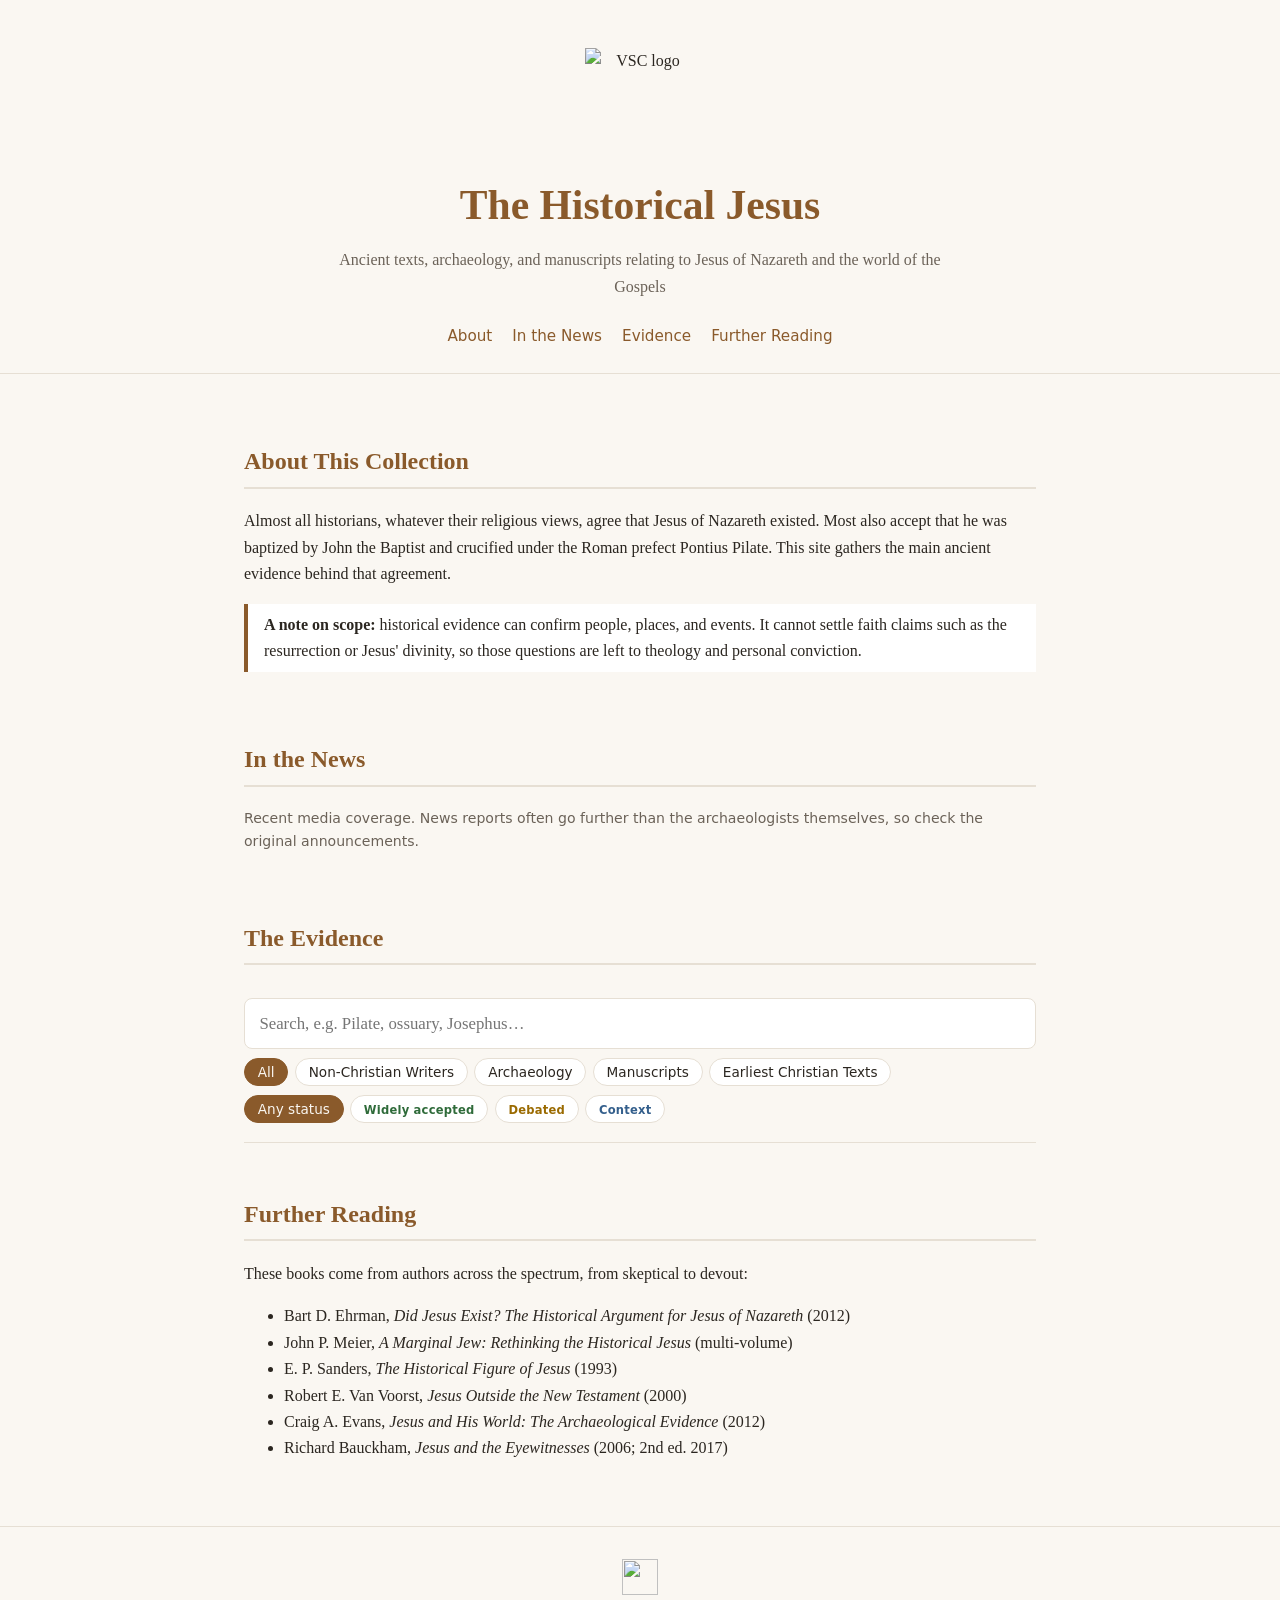
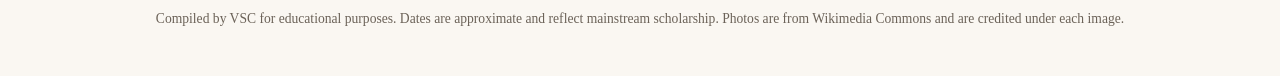
==== index.html @ 6629cdb6 "Add files via upload" ====
<!DOCTYPE html>
<html lang="en">
<head>
  <meta charset="utf-8">
  <meta name="viewport" content="width=device-width, initial-scale=1">
  <meta http-equiv="Content-Security-Policy" content="default-src 'self'; style-src 'self'; img-src 'self' data:; script-src 'self'; connect-src 'self'; object-src 'none'; base-uri 'self'; form-action 'none'">
  <meta name="referrer" content="strict-origin-when-cross-origin">
  <meta name="description" content="Historical sources, archaeological finds, and manuscript evidence relating to the historical Jesus of Nazareth.">
  <title>VSC · The Historical Jesus: Sources &amp; Evidence</title>
  <link rel="icon" href="/images/vsc-logo.svg" type="image/svg+xml">
  <link rel="stylesheet" href="/styles.css">
  <script src="/assets/app.js" defer></script>
</head>
<body>
  <header class="hero">
    <img class="logo" src="/images/vsc-logo.svg" alt="VSC logo" width="110" height="110">
    <h1>The Historical Jesus</h1>
    <p class="tagline">Ancient texts, archaeology, and manuscripts relating to Jesus of Nazareth and the world of the Gospels</p>
    <nav aria-label="Sections">
      <a href="#about">About</a>
      <a href="#news">In the News</a>
      <a href="#evidence">Evidence</a>
      <a href="#further-reading">Further Reading</a>
    </nav>
  </header>

  <main>
    <section id="about">
      <h2>About This Collection</h2>
      <p>Almost all historians, whatever their religious views, agree that Jesus of Nazareth existed. Most also accept that he was baptized by John the Baptist and crucified under the Roman prefect Pontius Pilate. This site gathers the main ancient evidence behind that agreement.</p>
      <p class="note"><strong>A note on scope:</strong> historical evidence can confirm people, places, and events. It cannot settle faith claims such as the resurrection or Jesus' divinity, so those questions are left to theology and personal conviction.</p>
    </section>

    <section id="news">
      <h2>In the News</h2>
      <p class="hint">Recent media coverage. News reports often go further than the archaeologists themselves, so check the original announcements.</p>
      <div id="news-list"></div>
    </section>

    <section id="evidence">
      <h2>The Evidence</h2>
      <div class="controls">
        <label for="search" class="visually-hidden">Search the evidence</label>
        <input id="search" type="search" placeholder="Search, e.g. Pilate, ossuary, Josephus…" autocomplete="off">
        <div class="filters" role="group" aria-label="Filter by category">
          <button type="button" class="chip active" data-section="">All</button>
          <button type="button" class="chip" data-section="Non-Christian Writers">Non-Christian Writers</button>
          <button type="button" class="chip" data-section="Archaeology">Archaeology</button>
          <button type="button" class="chip" data-section="Manuscripts">Manuscripts</button>
          <button type="button" class="chip" data-section="Earliest Christian Texts">Earliest Christian Texts</button>
        </div>
        <div class="filters" role="group" aria-label="Filter by scholarly status">
          <button type="button" class="chip badge-chip active" data-badge="">Any status</button>
          <button type="button" class="chip badge-chip" data-badge="Widely accepted"><span class="badge strong">Widely accepted</span></button>
          <button type="button" class="chip badge-chip" data-badge="Debated"><span class="badge debated">Debated</span></button>
          <button type="button" class="chip badge-chip" data-badge="Context"><span class="badge context">Context</span></button>
        </div>
        <p id="count" class="hint" aria-live="polite"></p>
      </div>
      <div id="entries">
        <noscript><p class="note">Please enable JavaScript to view and search the evidence.</p></noscript>
      </div>
    </section>

    <section id="further-reading">
      <h2>Further Reading</h2>
      <p>These books come from authors across the spectrum, from skeptical to devout:</p>
      <ul>
        <li>Bart D. Ehrman, <cite>Did Jesus Exist? The Historical Argument for Jesus of Nazareth</cite> (2012)</li>
        <li>John P. Meier, <cite>A Marginal Jew: Rethinking the Historical Jesus</cite> (multi-volume)</li>
        <li>E. P. Sanders, <cite>The Historical Figure of Jesus</cite> (1993)</li>
        <li>Robert E. Van Voorst, <cite>Jesus Outside the New Testament</cite> (2000)</li>
        <li>Craig A. Evans, <cite>Jesus and His World: The Archaeological Evidence</cite> (2012)</li>
        <li>Richard Bauckham, <cite>Jesus and the Eyewitnesses</cite> (2006; 2nd ed. 2017)</li>
      </ul>
    </section>
  </main>

  <footer>
    <img src="/images/vsc-logo.svg" alt="" width="36" height="36">
    <p>Compiled by VSC for educational purposes. Dates are approximate and reflect mainstream scholarship. Photos are from Wikimedia Commons and are credited under each image.</p>
  </footer>
</body>
</html>
---- styles.css ----
:root {
  --bg: #faf7f2;
  --card: #ffffff;
  --ink: #2b2620;
  --muted: #6b6258;
  --accent: #8a5a2b;
  --border: #e6dfd4;
  --strong: #2f6b3a;
  --debated: #9a6a00;
  --context: #345f8c;
}

@media (prefers-color-scheme: dark) {
  :root {
    --bg: #1c1915;
    --card: #26221d;
    --ink: #ece6dc;
    --muted: #b0a698;
    --accent: #d9a46c;
    --border: #3a342c;
    --strong: #7cc489;
    --debated: #e0b44f;
    --context: #85b4e3;
  }
}

* { box-sizing: border-box; }

html { scroll-behavior: smooth; }

body {
  margin: 0;
  font-family: Georgia, "Times New Roman", serif;
  line-height: 1.65;
  background: var(--bg);
  color: var(--ink);
}

.hero {
  text-align: center;
  padding: 3rem 1rem 1.5rem;
  border-bottom: 1px solid var(--border);
}

.hero h1 { margin: 0; font-size: 2.6rem; color: var(--accent); }
.tagline { color: var(--muted); max-width: 40rem; margin: 0.5rem auto 1.5rem; }

nav {
  display: flex;
  flex-wrap: wrap;
  justify-content: center;
  gap: 0.5rem 1.25rem;
  font-family: system-ui, sans-serif;
  font-size: 0.95rem;
}

nav a, a { color: var(--accent); text-decoration: none; }
nav a:hover, a:hover { text-decoration: underline; }

main { max-width: 52rem; margin: 0 auto; padding: 1rem 1.25rem 3rem; }

section { padding-top: 2rem; }
section h2 {
  color: var(--accent);
  border-bottom: 2px solid var(--border);
  padding-bottom: 0.3rem;
}

.card {
  background: var(--card);
  border: 1px solid var(--border);
  border-radius: 10px;
  padding: 1.1rem 1.4rem;
  margin: 1.1rem 0;
}

.card h3 { margin: 0 0 0.2rem; font-size: 1.2rem; }
.meta { margin: 0 0 0.6rem; color: var(--muted); font-family: system-ui, sans-serif; font-size: 0.88rem; }

.note {
  border-left: 4px solid var(--accent);
  padding: 0.5rem 1rem;
  background: var(--card);
}

.legend { list-style: none; padding: 0; }
.legend li { margin: 0.4rem 0; }

.badge {
  display: inline-block;
  font-family: system-ui, sans-serif;
  font-size: 0.72rem;
  font-weight: 600;
  letter-spacing: 0.02em;
  padding: 0.12rem 0.55rem;
  border-radius: 999px;
  border: 1px solid currentColor;
  vertical-align: middle;
  margin-left: 0.3rem;
}
.legend .badge { margin: 0 0.5rem 0 0; min-width: 8.5rem; text-align: center; }
.badge.strong { color: var(--strong); }
.badge.debated { color: var(--debated); }
.badge.context { color: var(--context); }

footer {
  text-align: center;
  color: var(--muted);
  font-size: 0.85rem;
  padding: 2rem 1rem;
  border-top: 1px solid var(--border);
}

/* --- Logo --- */
.logo { display: block; margin: 0 auto 0.8rem; width: 110px; height: 110px; }
footer img { display: block; margin: 0 auto 0.5rem; }

/* --- Search & filters --- */
.controls { position: sticky; top: 0; z-index: 5; background: var(--bg); padding: 0.8rem 0 0.3rem; border-bottom: 1px solid var(--border); }
#search {
  width: 100%; font: inherit; font-size: 1.05rem; padding: 0.65rem 0.9rem;
  border: 1px solid var(--border); border-radius: 8px; background: var(--card); color: var(--ink);
}
#search:focus { outline: 2px solid var(--accent); outline-offset: 1px; }
.filters { display: flex; flex-wrap: wrap; gap: 0.4rem; margin-top: 0.6rem; }
.chip {
  font-family: system-ui, sans-serif; font-size: 0.85rem; cursor: pointer;
  padding: 0.3rem 0.8rem; border-radius: 999px; border: 1px solid var(--border);
  background: var(--card); color: var(--ink);
}
.chip:hover { border-color: var(--accent); }
.chip.active { background: var(--accent); border-color: var(--accent); color: var(--bg); }
.chip.active .badge { color: var(--bg); }
.badge-chip .badge { margin: 0; border: 0; padding: 0; }
.hint { color: var(--muted); font-family: system-ui, sans-serif; font-size: 0.88rem; }
.group-title { color: var(--muted); font-family: system-ui, sans-serif; text-transform: uppercase; letter-spacing: 0.06em; font-size: 0.85rem; margin-top: 2rem; }
.visually-hidden { position: absolute; width: 1px; height: 1px; overflow: hidden; clip: rect(0 0 0 0); white-space: nowrap; }

/* --- Cards with images --- */
.card.has-image { display: grid; grid-template-columns: 240px 1fr; gap: 1.2rem; align-items: start; }
.card figure { margin: 0; }
.card figure img { width: 100%; height: 180px; object-fit: cover; border-radius: 6px; display: block; }
.card figcaption { font-family: system-ui, sans-serif; font-size: 0.72rem; color: var(--muted); margin-top: 0.3rem; line-height: 1.3; }
.card figcaption a { color: var(--muted); }
@media (max-width: 640px) {
  .card.has-image { grid-template-columns: 1fr; }
  .card figure img { height: 220px; }
}

/* --- News --- */
.card.news { border-left: 4px solid var(--accent); }
.card.news h3 a { color: var(--ink); }
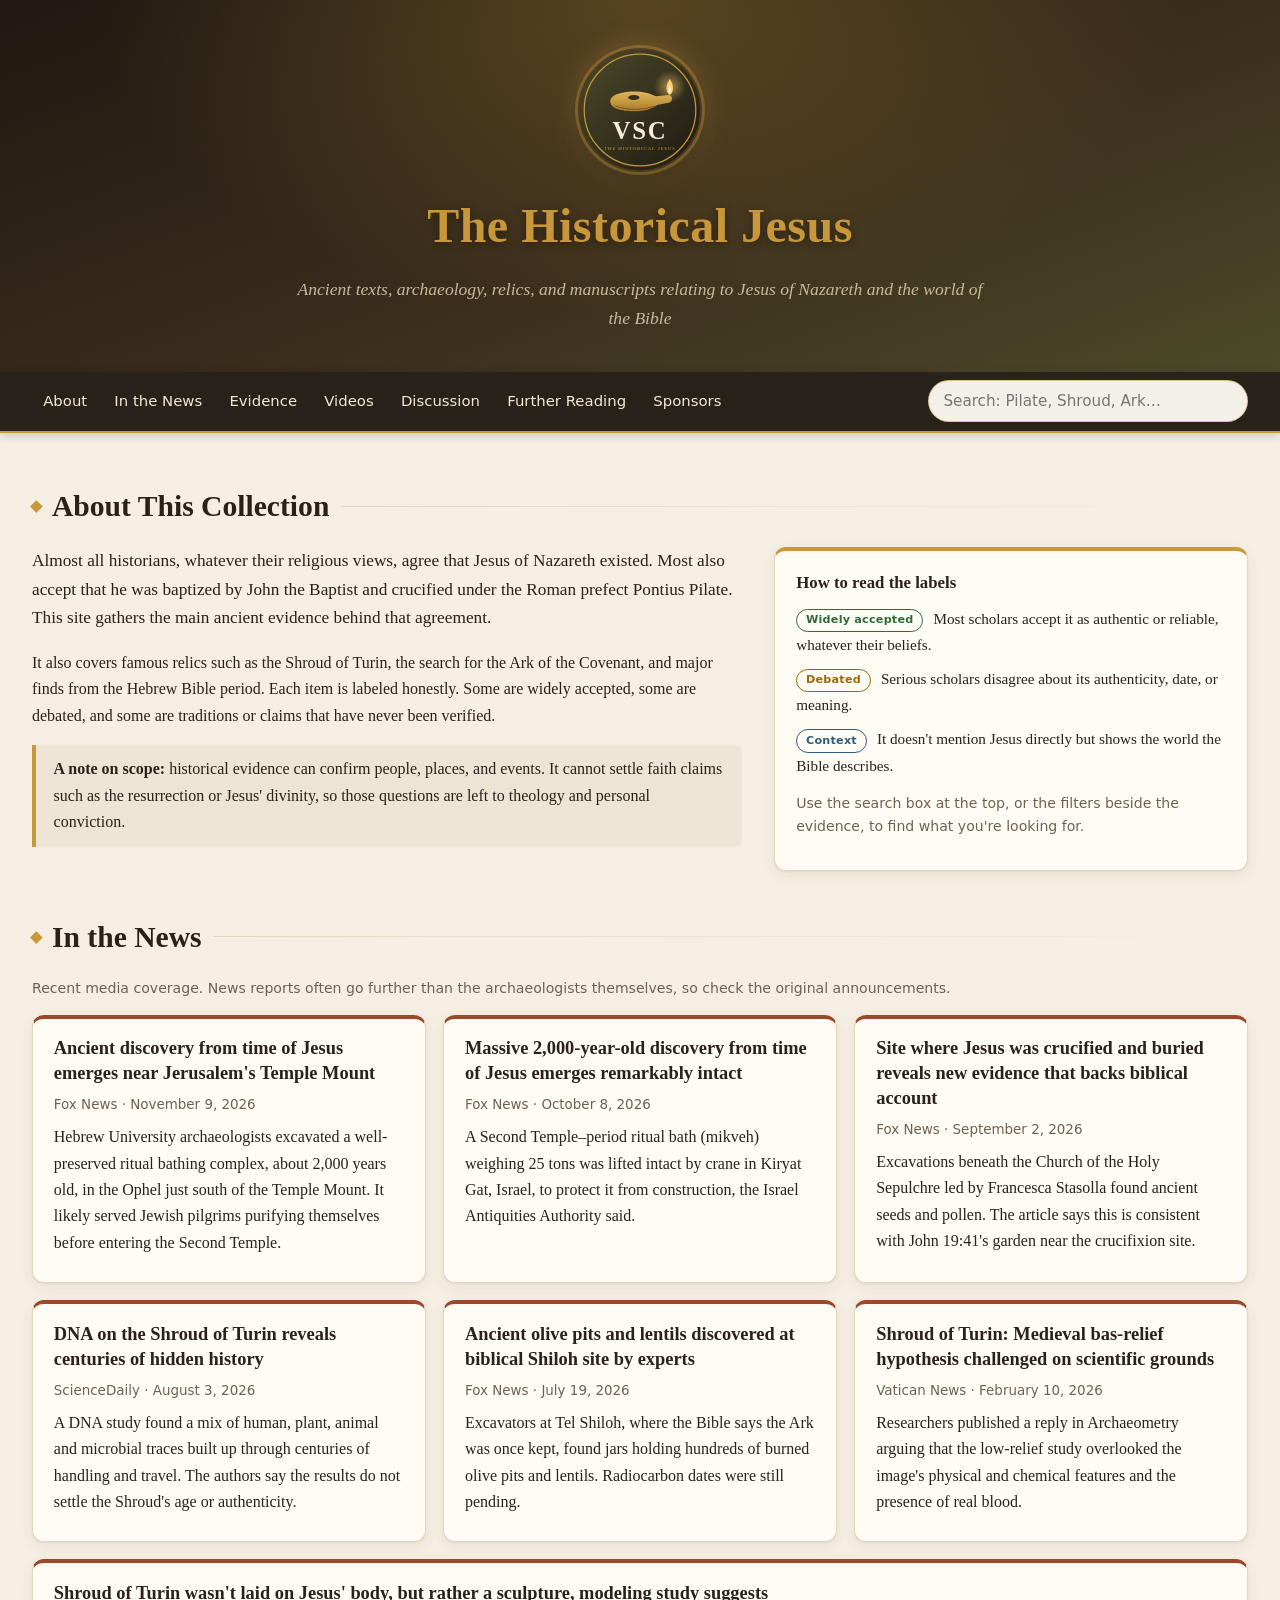
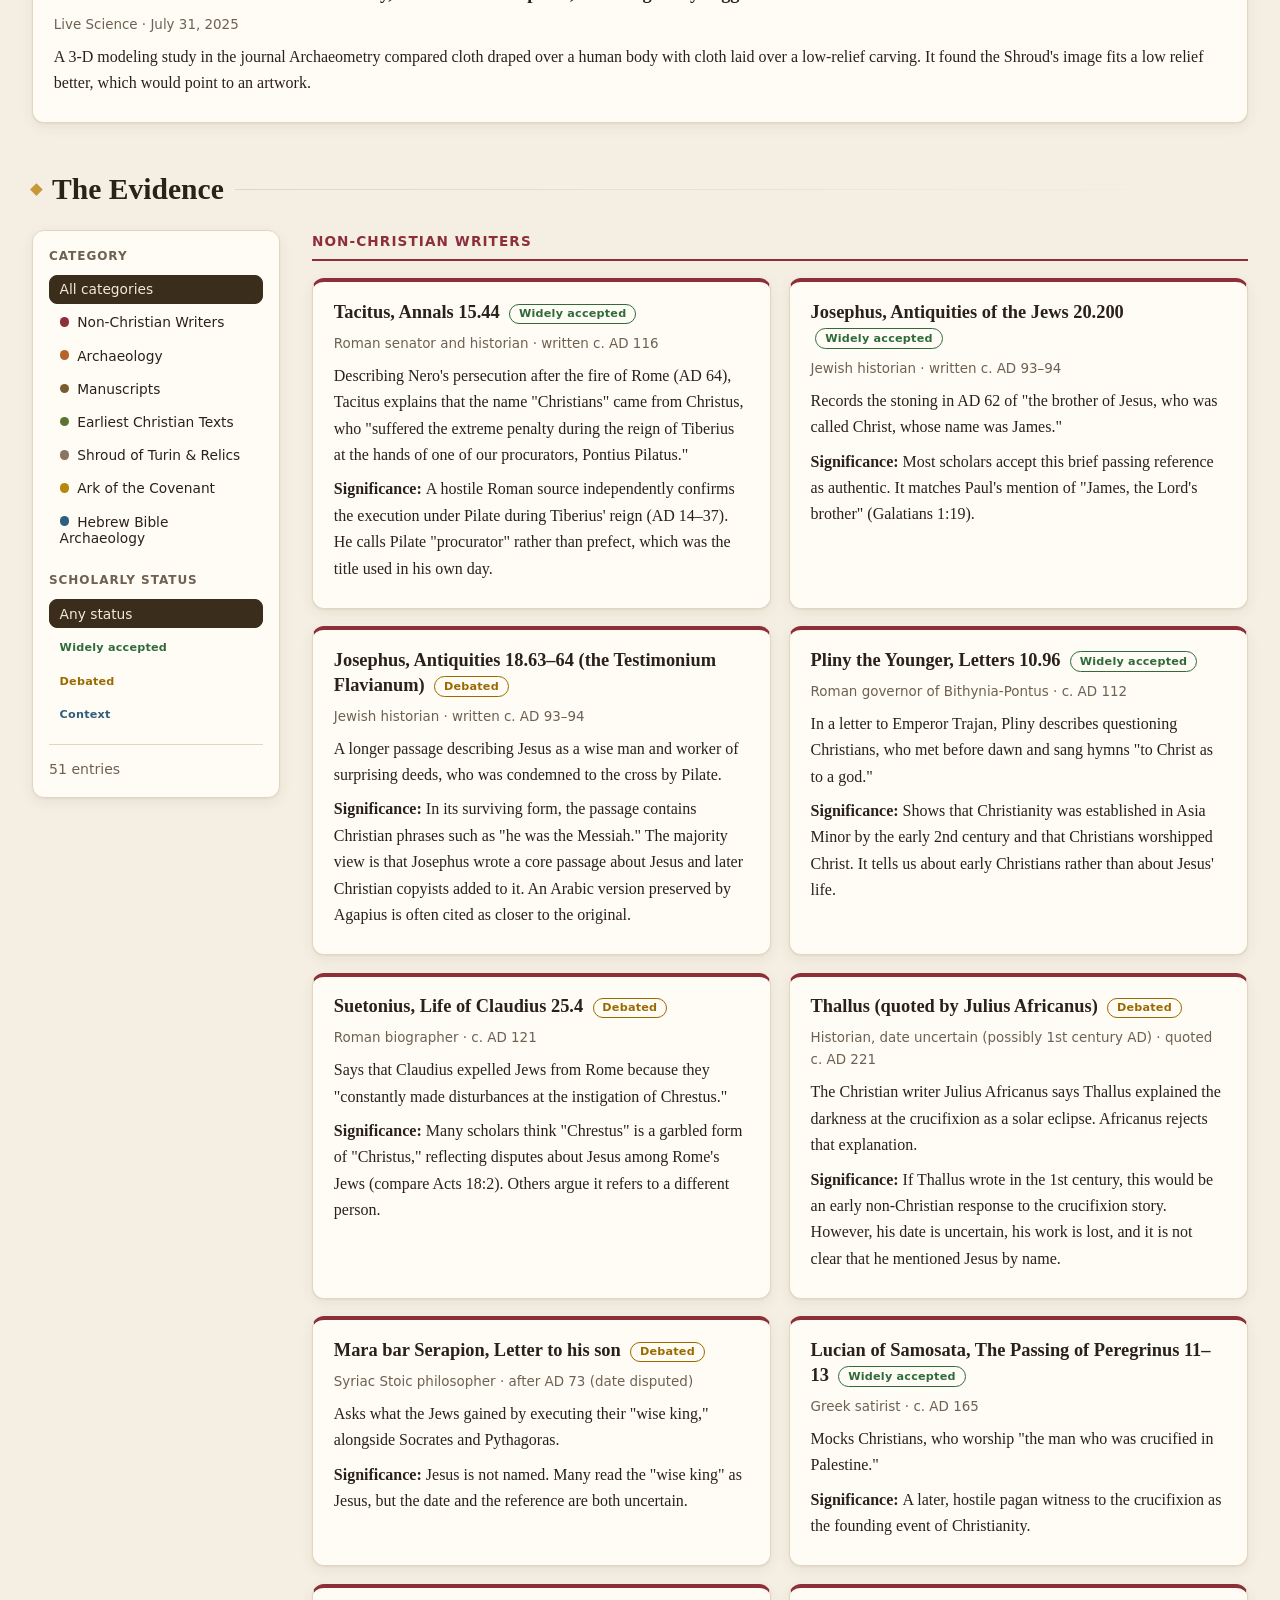
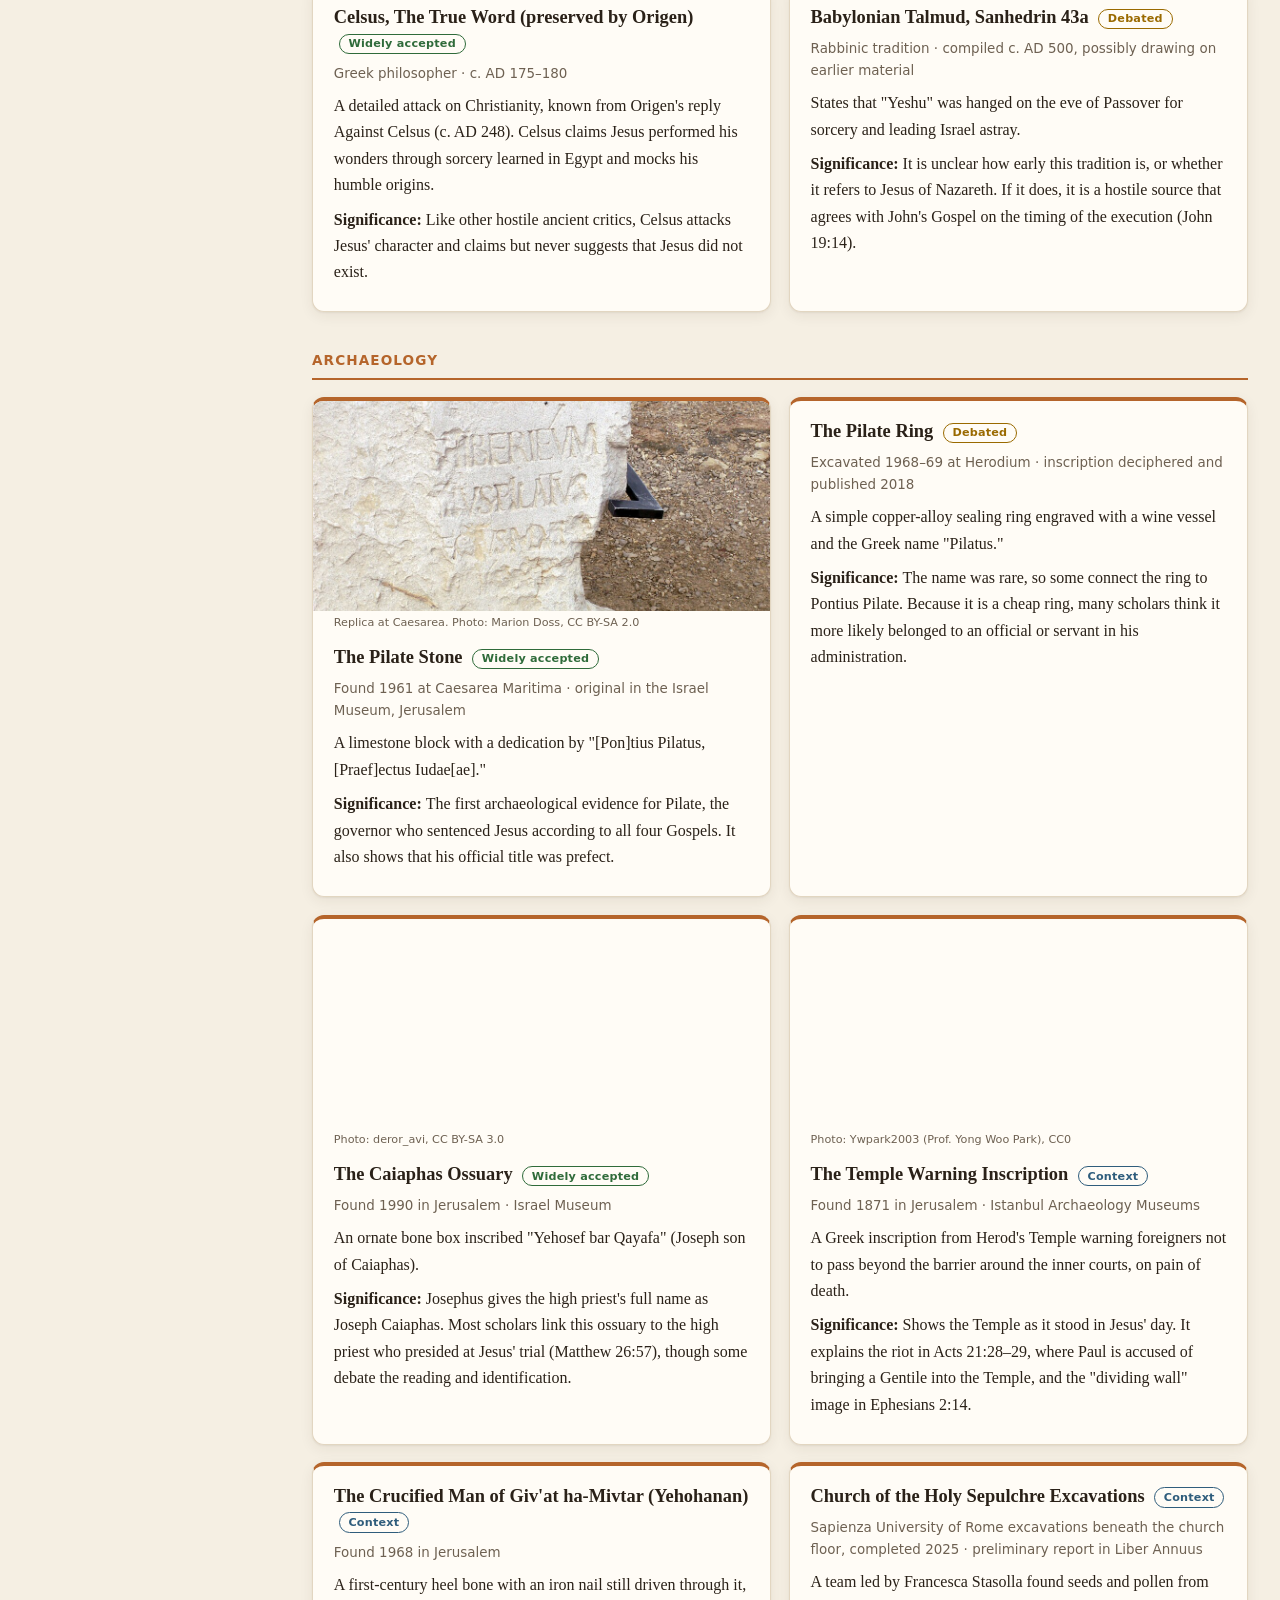
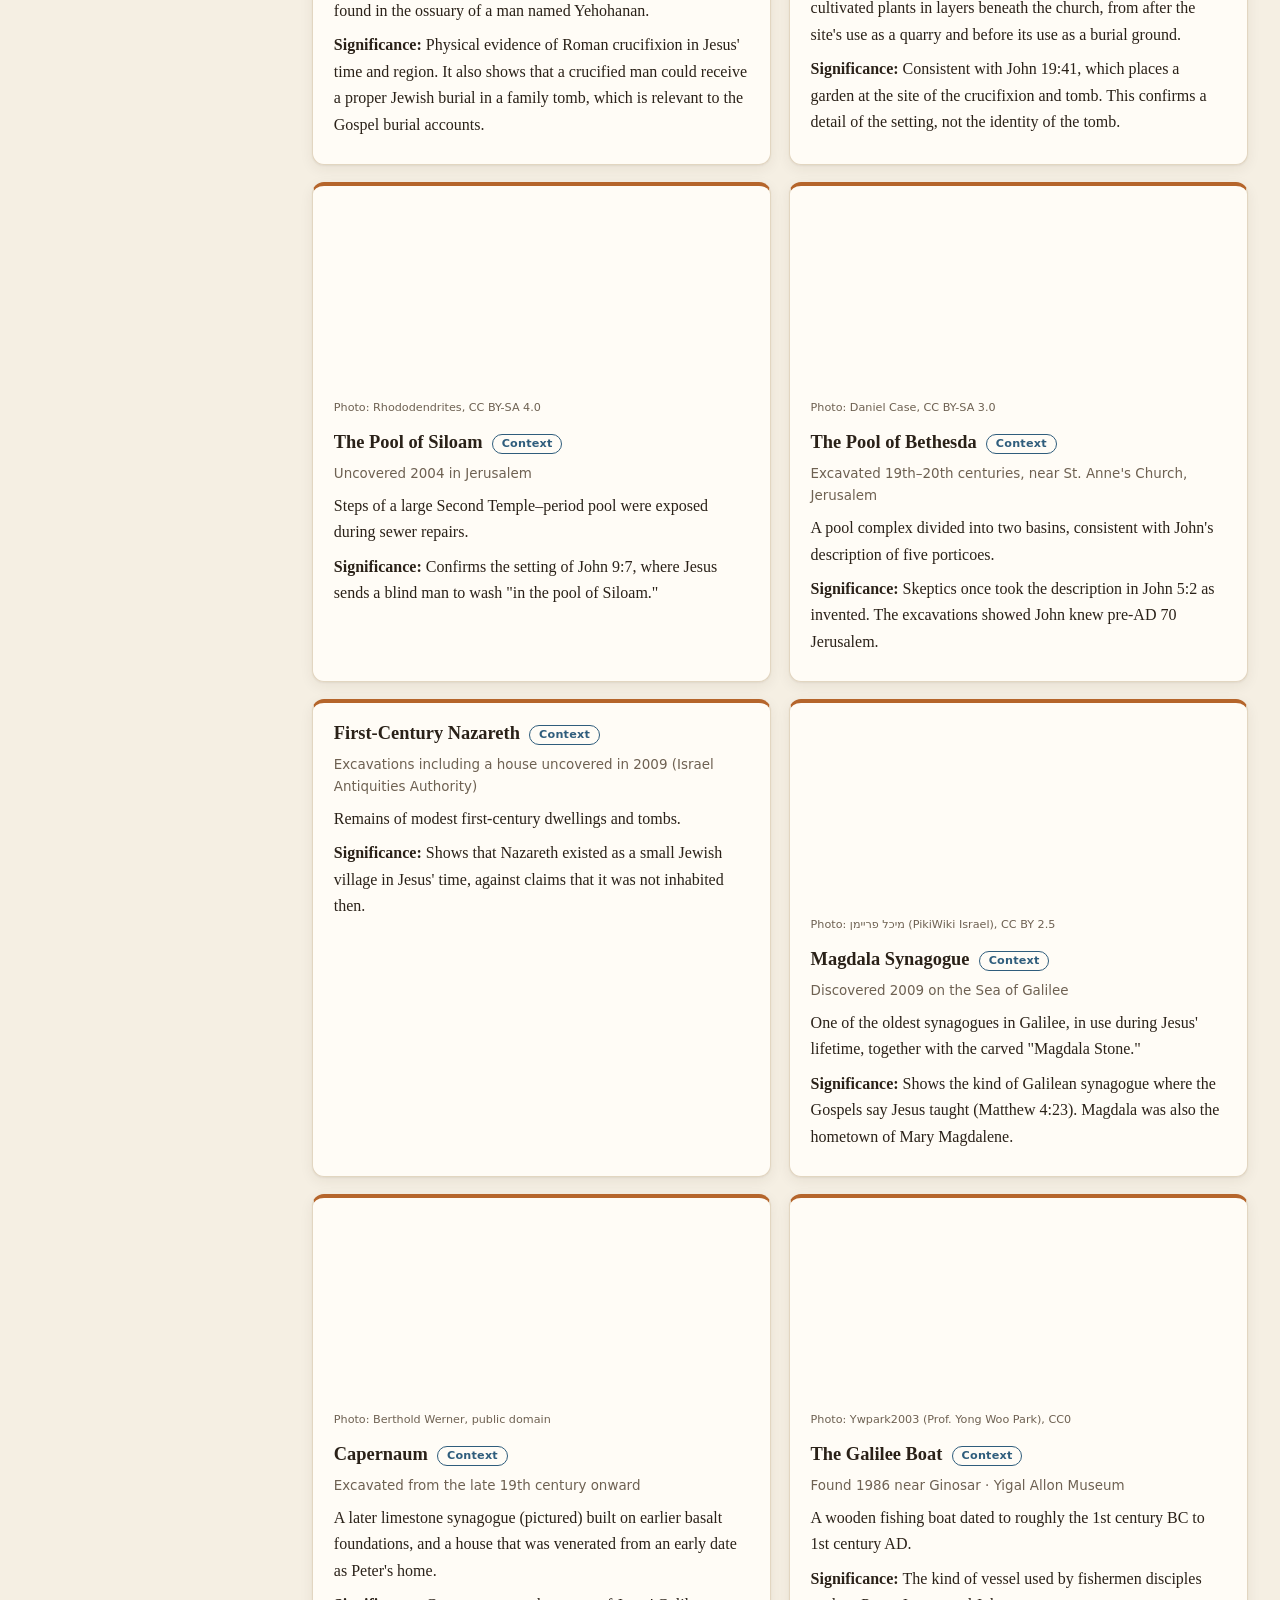
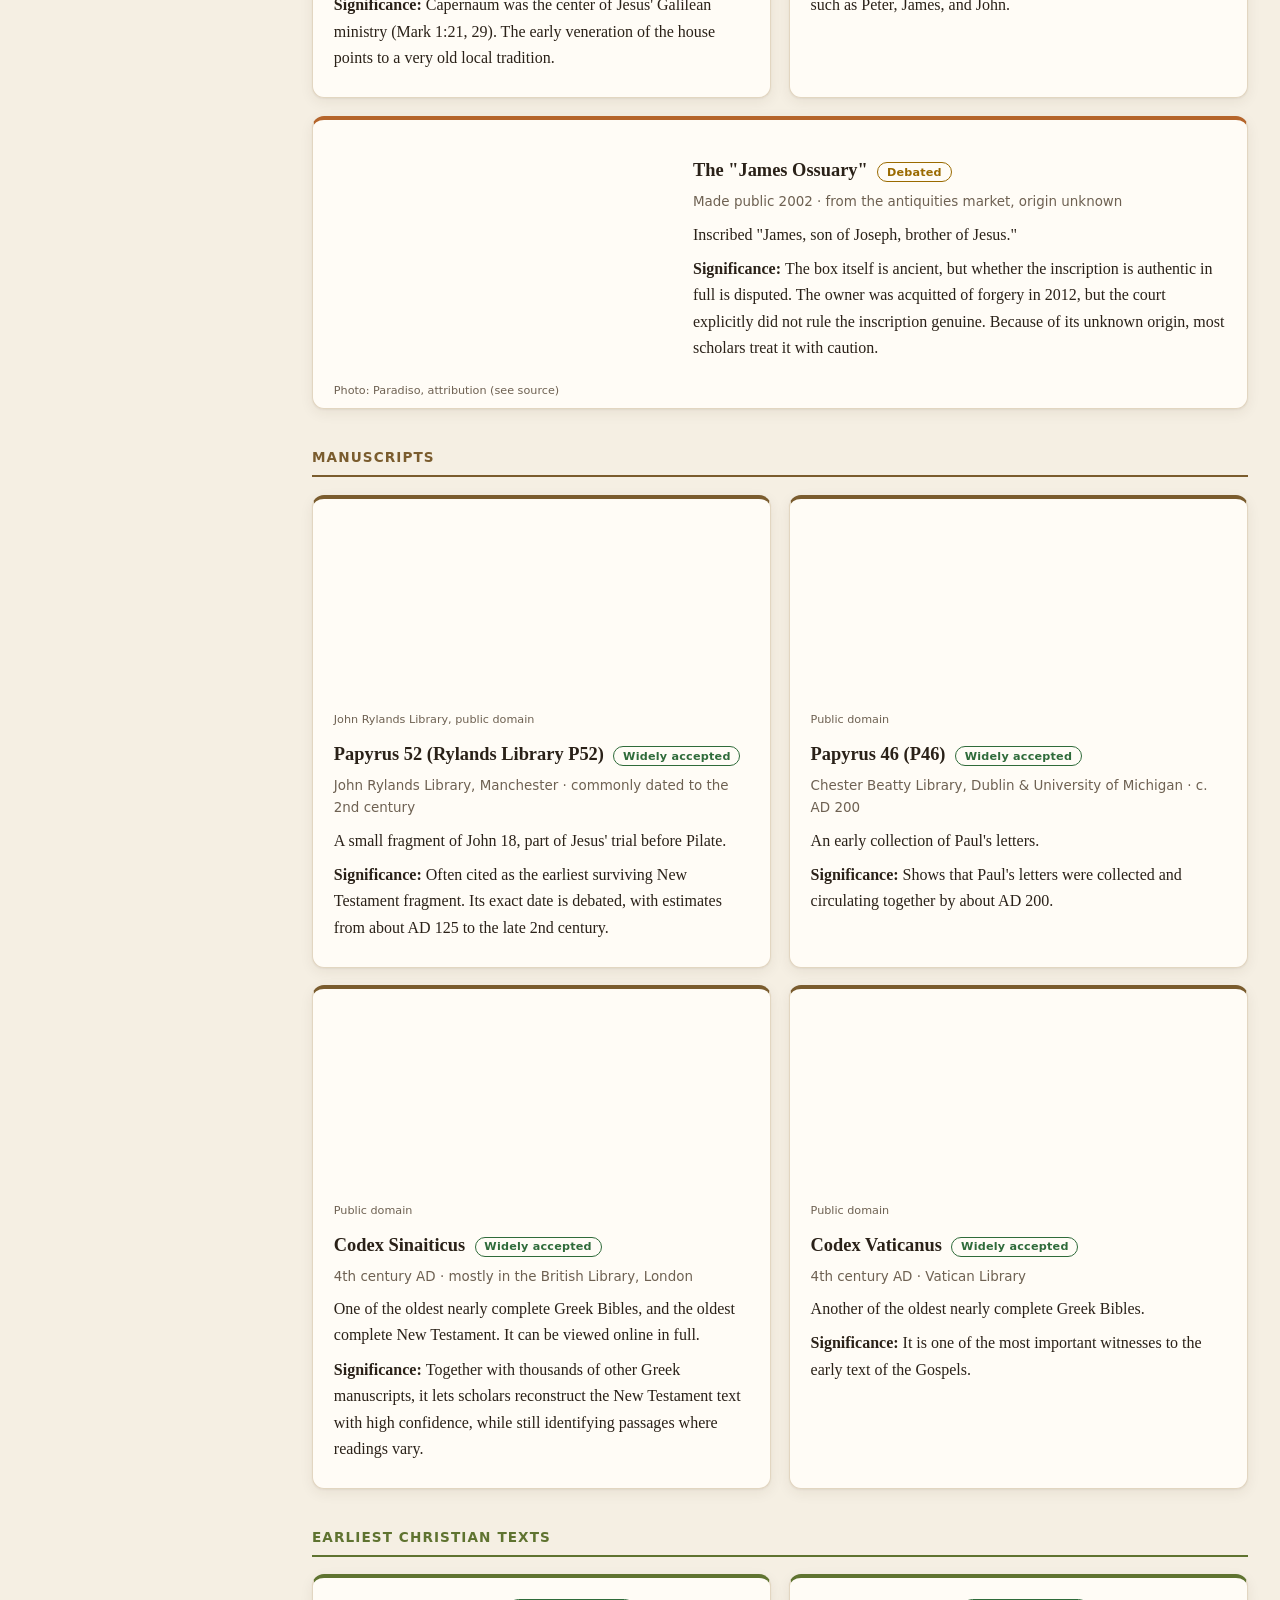
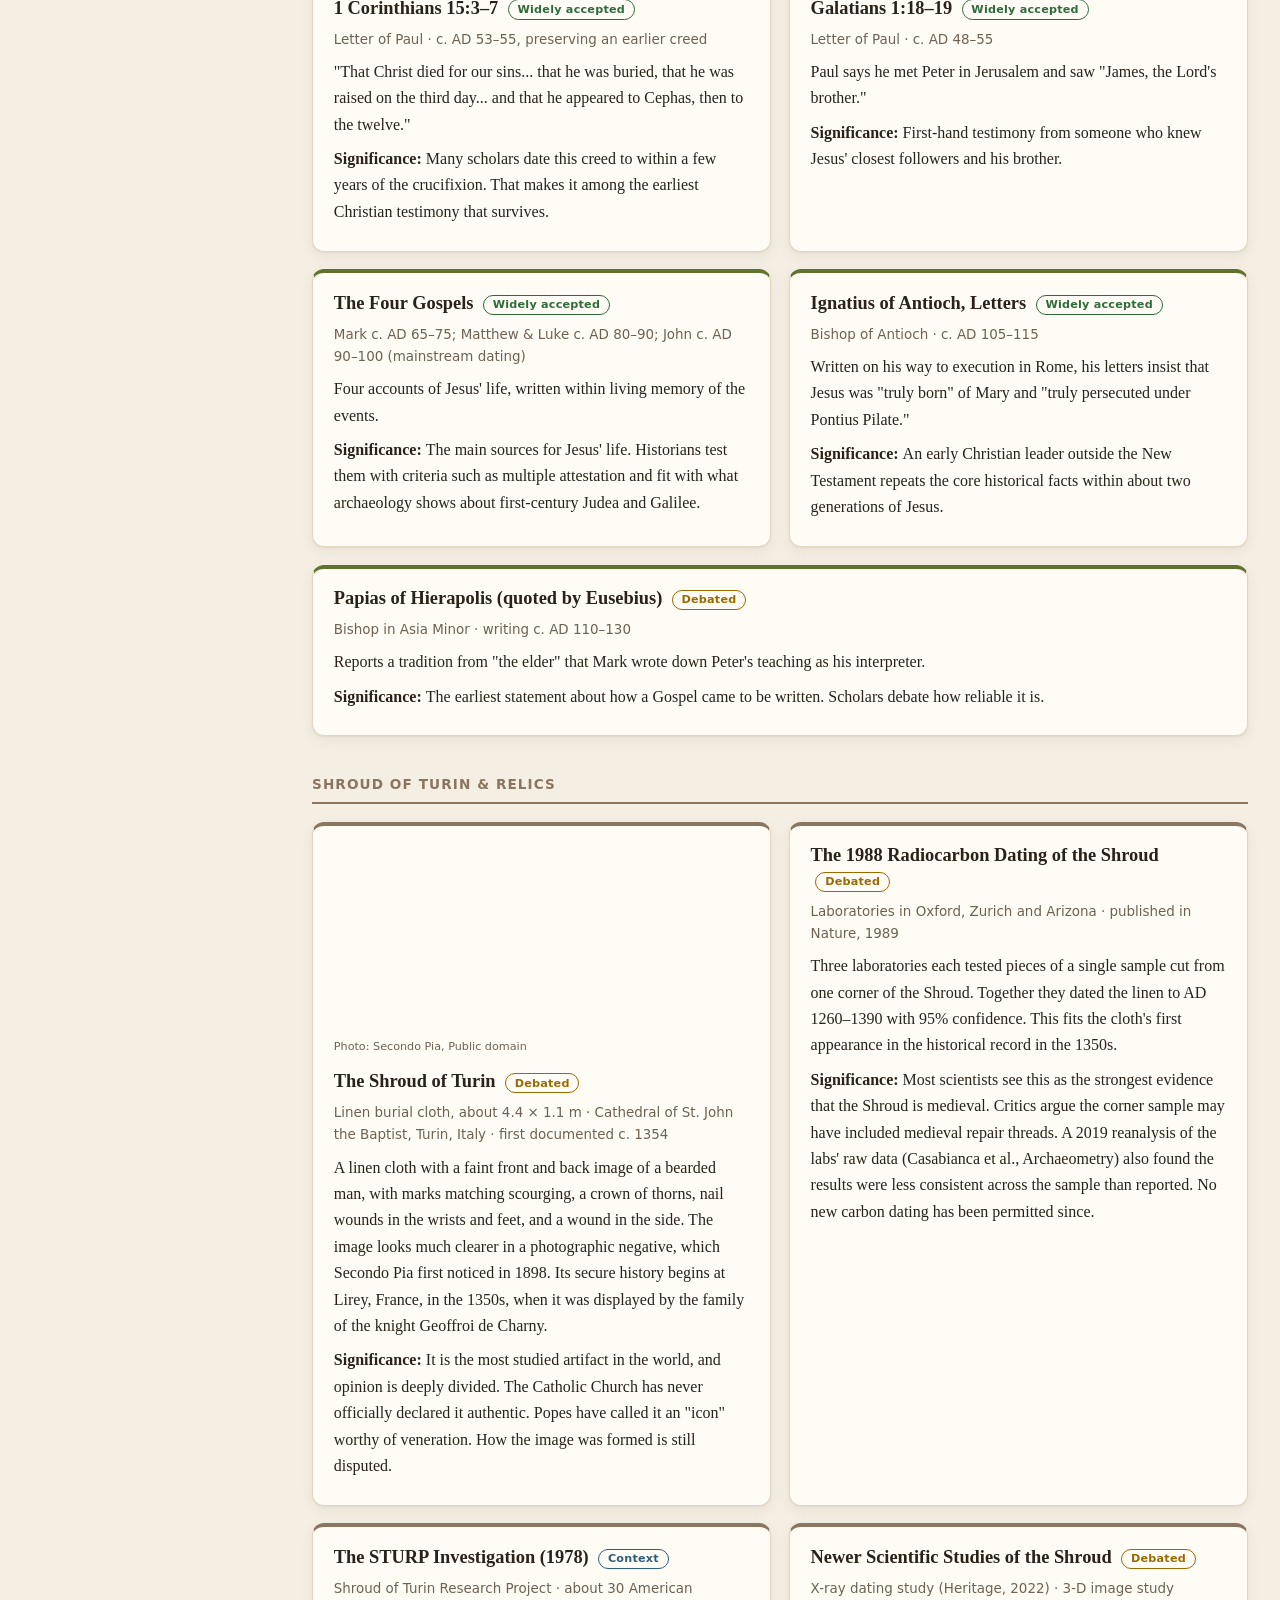
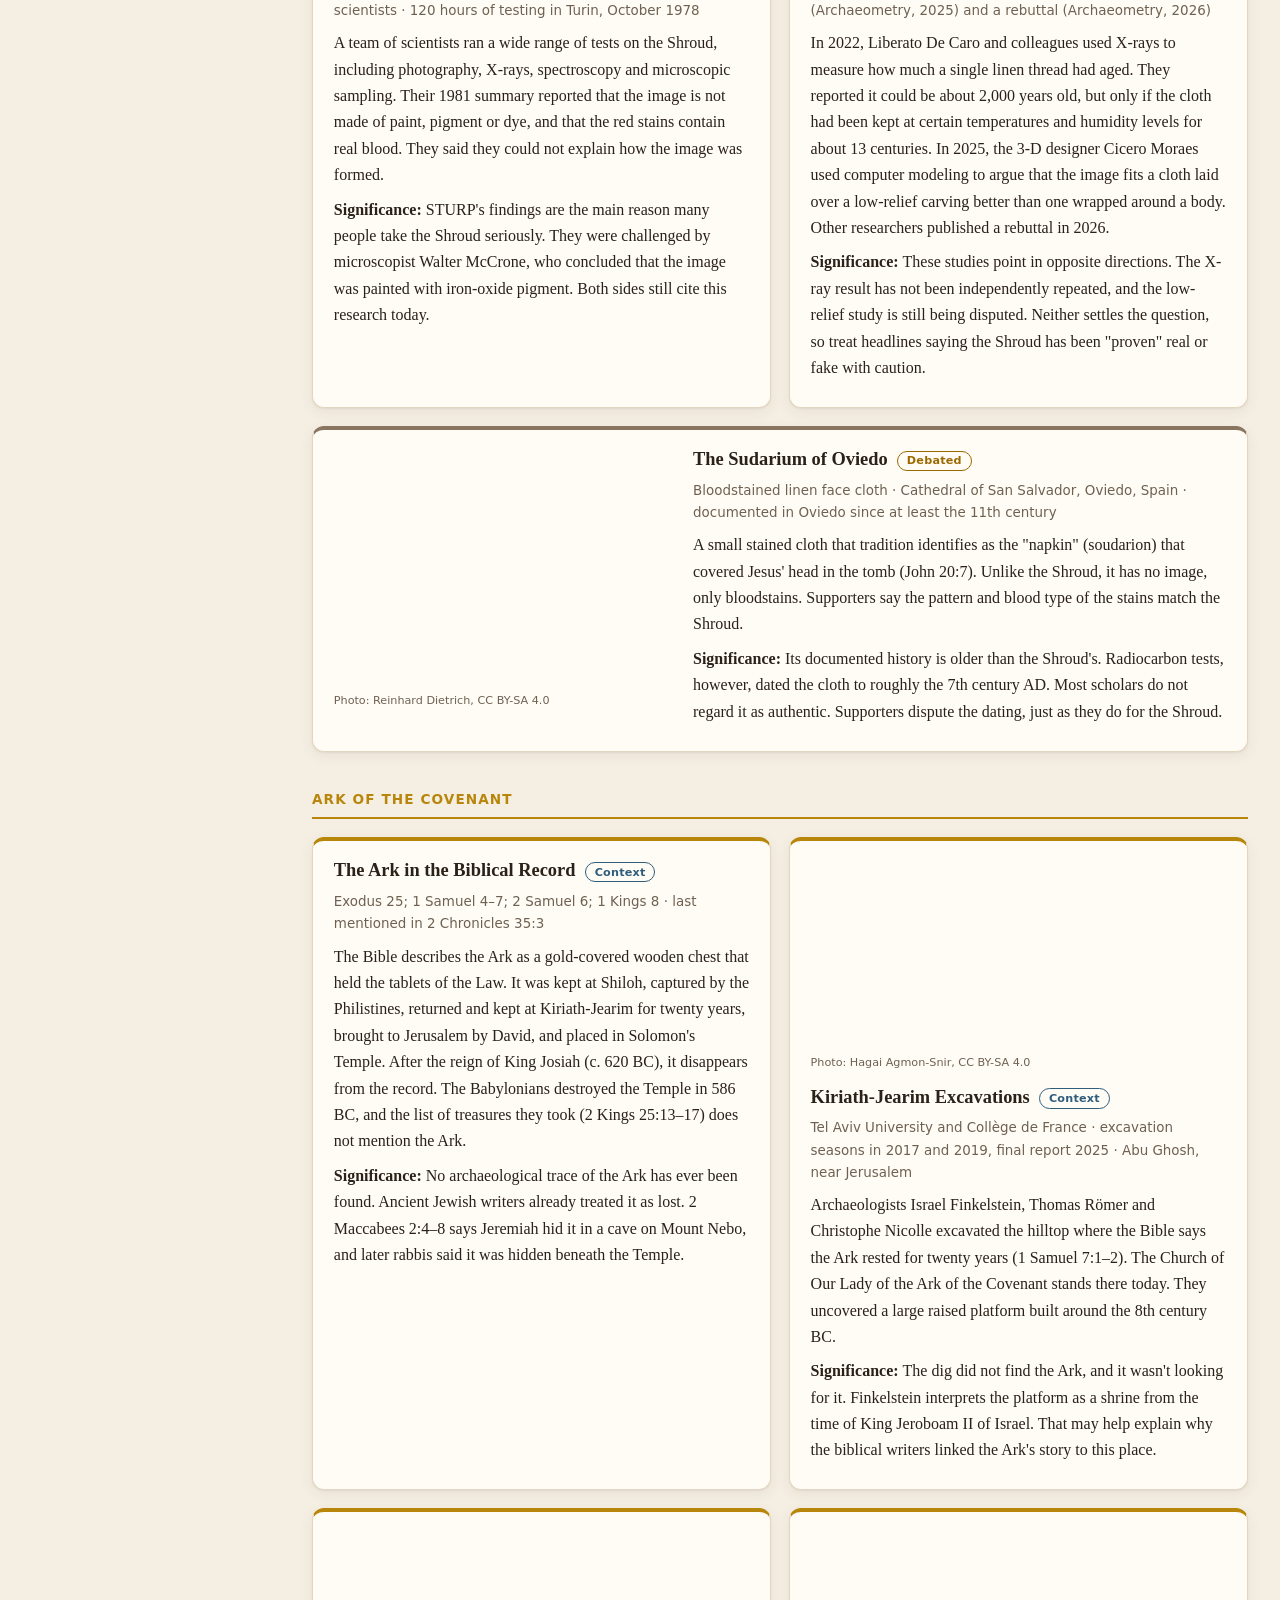
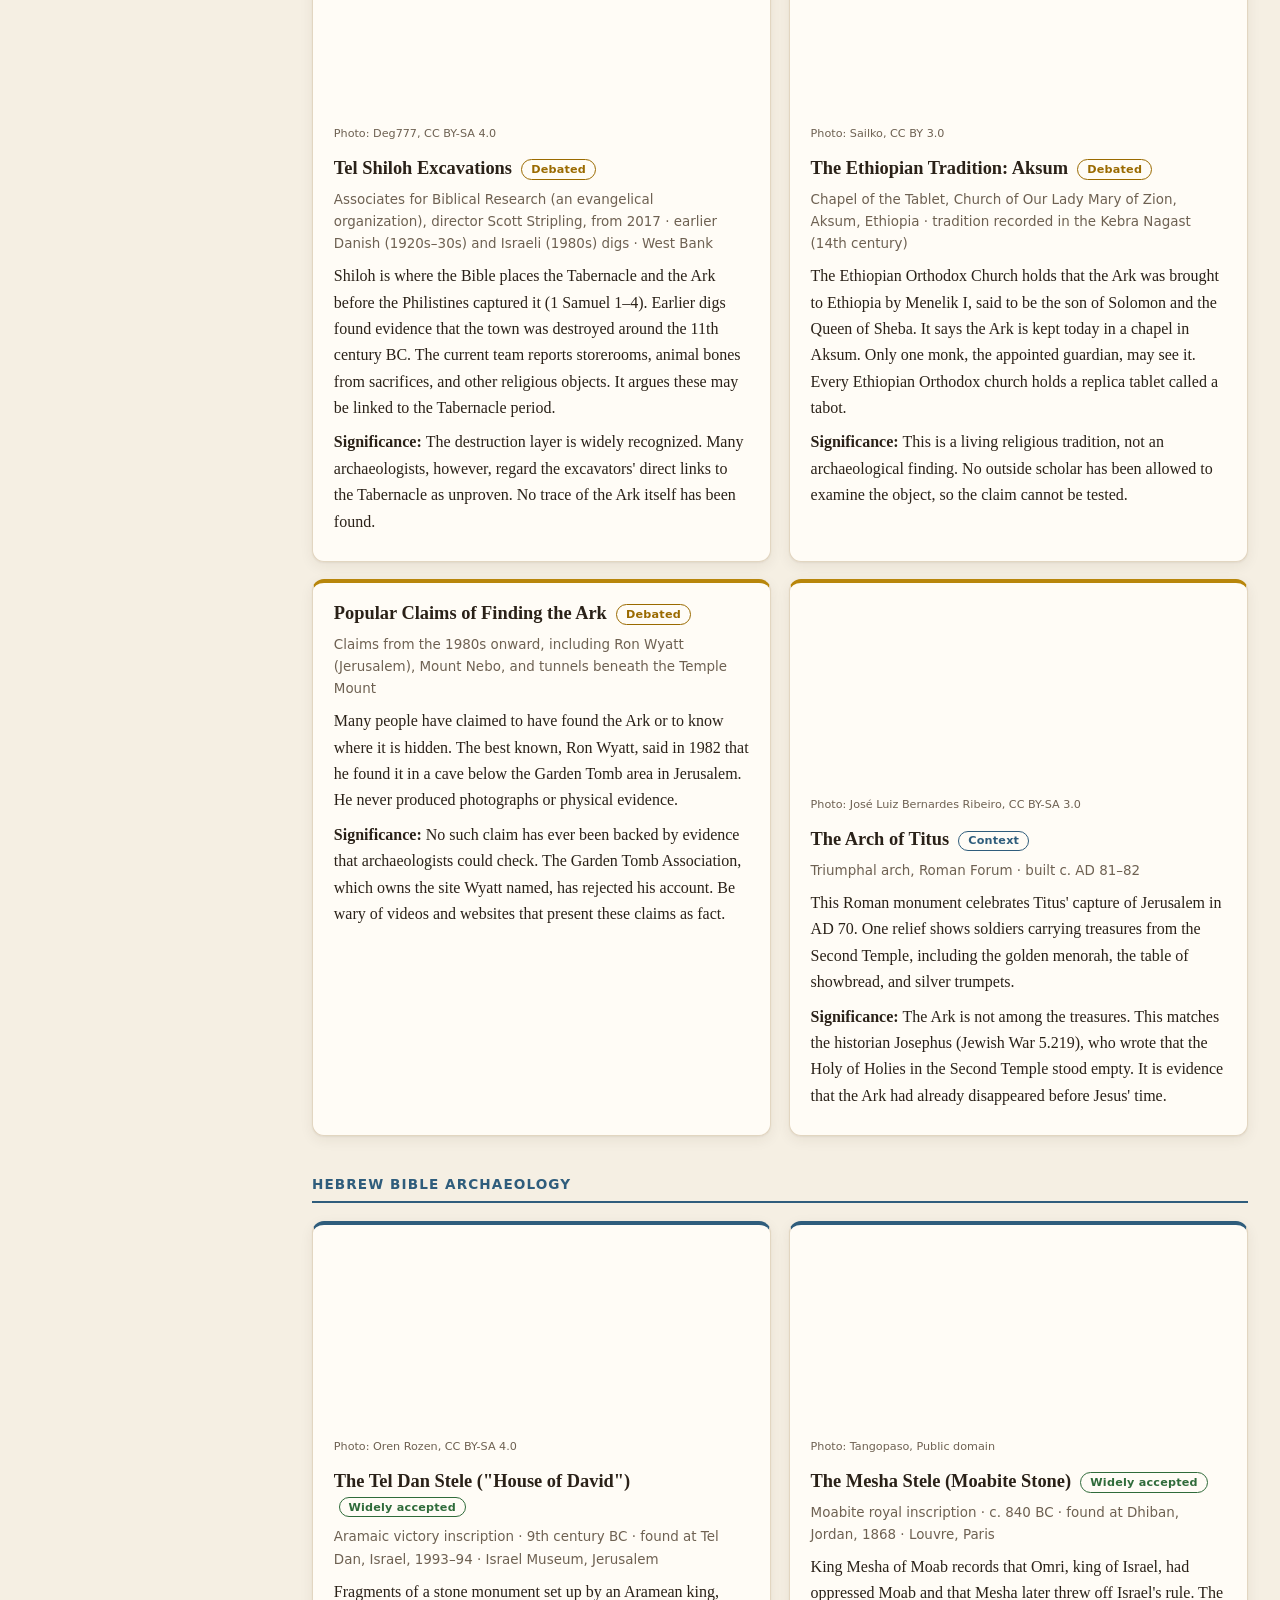
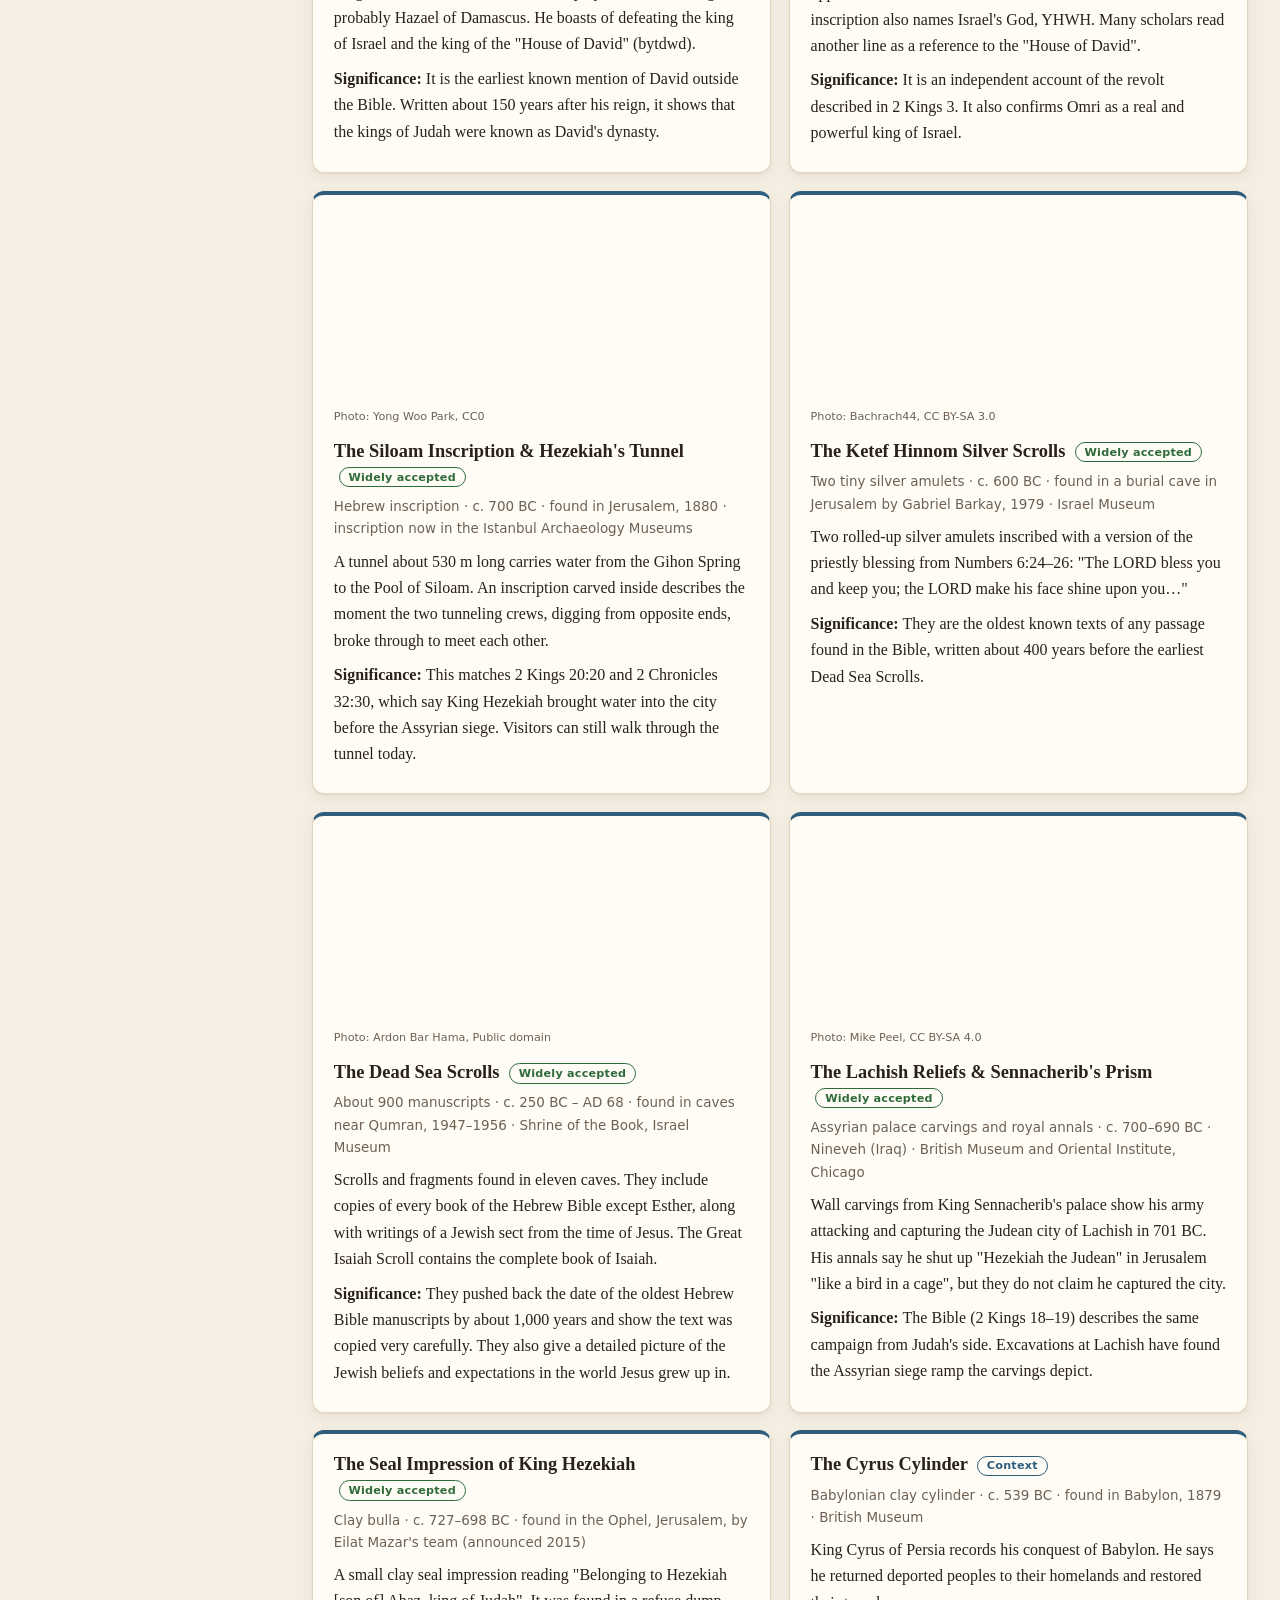
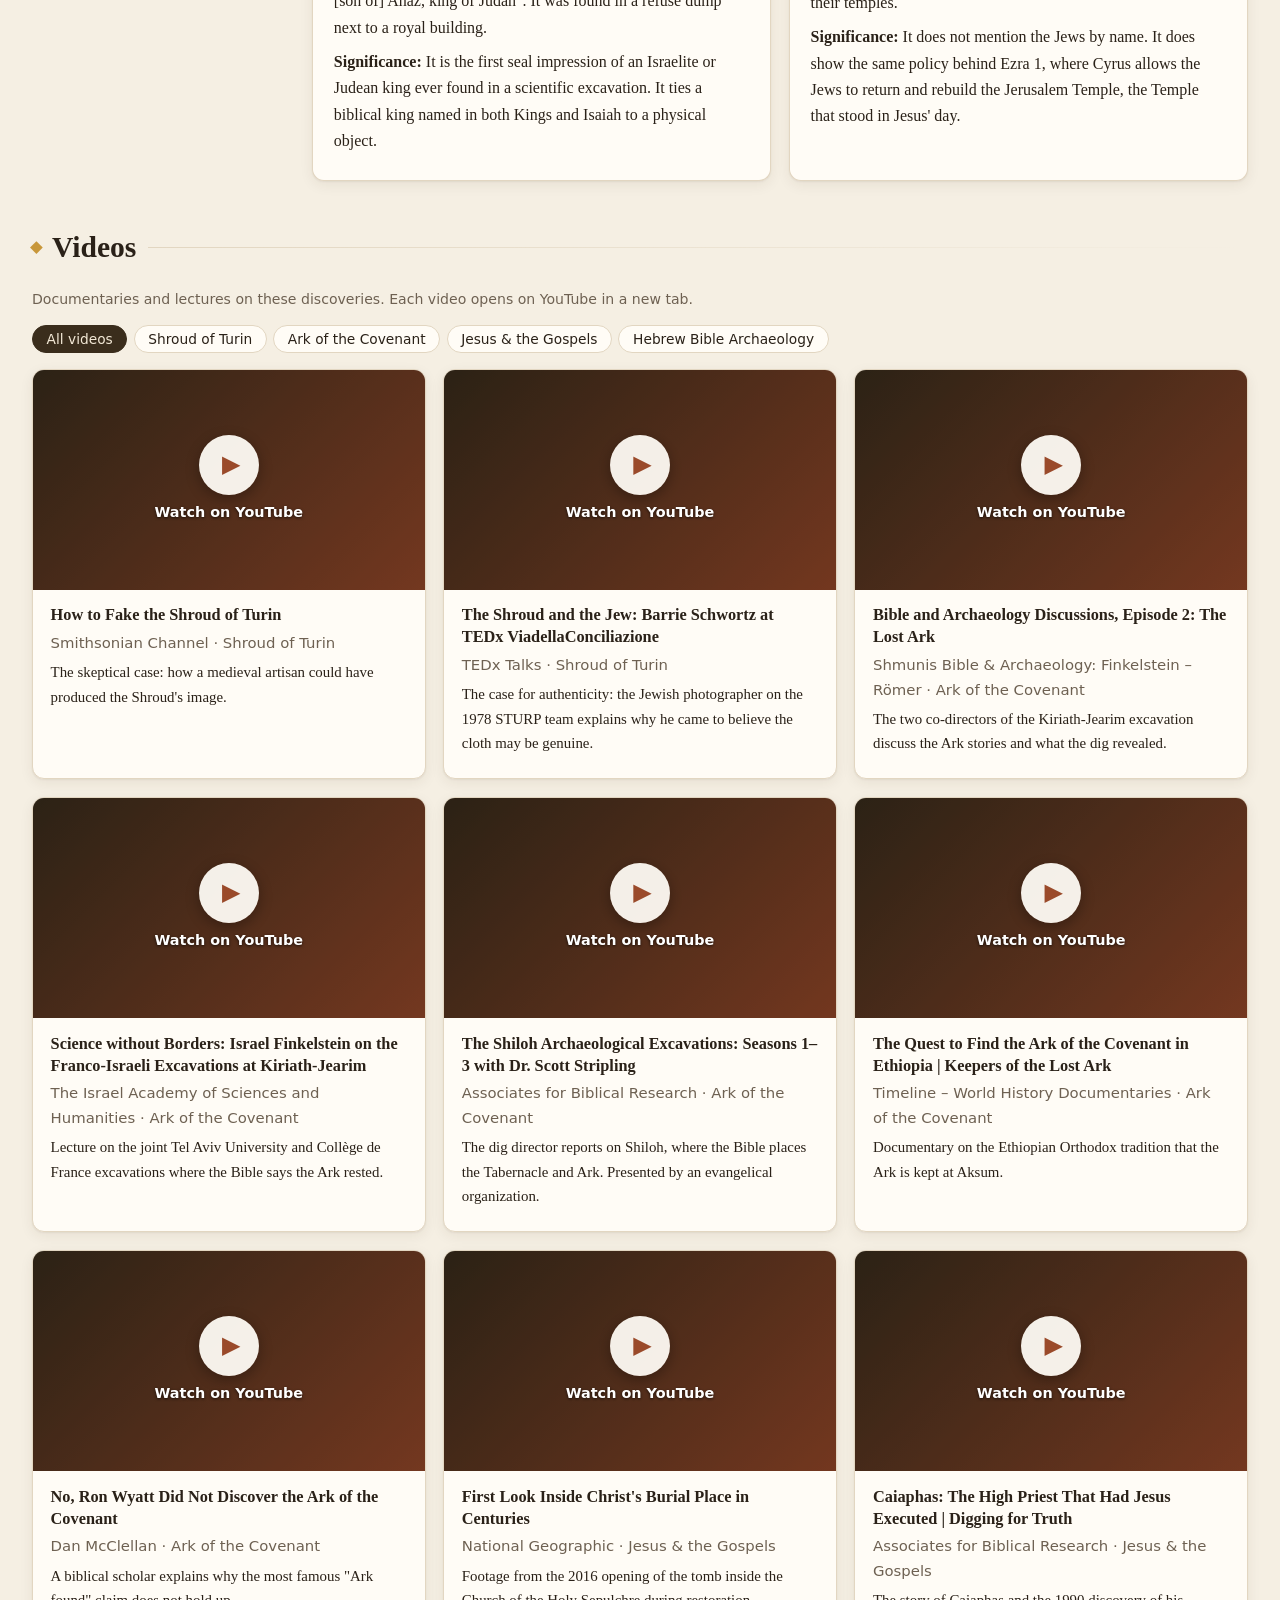
==== commit 2909ba09: "Add Shroud, Ark, videos, comments, advertising, new design and logo" ====
--- a/index.html
+++ b/index.html
@@ -3,52 +3,166 @@
 <head>
   <meta charset="utf-8">
   <meta name="viewport" content="width=device-width, initial-scale=1">
-  <meta http-equiv="Content-Security-Policy" content="default-src 'self'; style-src 'self'; img-src 'self' data:; script-src 'self'; connect-src 'self'; object-src 'none'; base-uri 'self'; form-action 'none'">
+  <meta http-equiv="Content-Security-Policy" content="default-src 'self'; style-src 'self'; img-src 'self' data:; script-src 'self' https://challenges.cloudflare.com; frame-src https://challenges.cloudflare.com; connect-src 'self'; object-src 'none'; base-uri 'self'; form-action 'none'">
   <meta name="referrer" content="strict-origin-when-cross-origin">
-  <meta name="description" content="Historical sources, archaeological finds, and manuscript evidence relating to the historical Jesus of Nazareth.">
-  <title>VSC · The Historical Jesus: Sources &amp; Evidence</title>
-  <link rel="icon" href="/images/vsc-logo.svg" type="image/svg+xml">
+  <title>The Historical Jesus: Archaeology, Ancient Sources &amp; Evidence | VSC</title>
+  <meta name="description" content="Did Jesus exist? Explore the historical and archaeological evidence: Roman and Jewish writers, the Pilate Stone, the Dead Sea Scrolls, the Shroud of Turin and the Ark of the Covenant.">
+  <meta name="keywords" content="historical Jesus, did Jesus exist, evidence for Jesus, archaeology of Jesus, biblical archaeology, Jesus of Nazareth history, Tacitus on Jesus, Josephus on Jesus, Pontius Pilate, Pilate Stone, Caiaphas ossuary, James ossuary, Shroud of Turin, Shroud of Turin carbon dating, Sudarium of Oviedo, Ark of the Covenant, where is the Ark of the Covenant, Kiriath-Jearim, Tel Shiloh, Aksum Ark, Dead Sea Scrolls, Tel Dan Stele, House of David inscription, Mesha Stele, Hezekiah's Tunnel, Ketef Hinnom scrolls, Codex Sinaiticus, New Testament manuscripts, Church of the Holy Sepulchre, Pool of Siloam, Christian apologetics, Bible history">
+  <meta name="author" content="VSC Technology Services">
+  <meta name="robots" content="index, follow, max-image-preview:large">
+  <link rel="canonical" href="https://the-historical-jesus.pages.dev/">
+  <meta name="theme-color" content="#1f1912">
+
+  <!-- Share preview (Facebook, LinkedIn, WhatsApp, iMessage, X) -->
+  <meta property="og:type" content="website">
+  <meta property="og:site_name" content="VSC · The Historical Jesus">
+  <meta property="og:title" content="The Historical Jesus: Archaeology, Ancient Sources &amp; Evidence">
+  <meta property="og:description" content="Did Jesus exist? Explore the historical and archaeological evidence: Roman and Jewish writers, the Pilate Stone, the Dead Sea Scrolls, the Shroud of Turin and the Ark of the Covenant.">
+  <meta property="og:url" content="https://the-historical-jesus.pages.dev/">
+  <meta property="og:image" content="https://the-historical-jesus.pages.dev/images/share-preview.jpg">
+  <meta property="og:image:width" content="1200">
+  <meta property="og:image:height" content="630">
+  <meta property="og:image:alt" content="The Historical Jesus by VSC, with photos of the Shroud of Turin, the Mesha Stele and the Dead Sea Scrolls">
+  <meta property="og:locale" content="en_US">
+  <meta name="twitter:card" content="summary_large_image">
+  <meta name="twitter:title" content="The Historical Jesus: Archaeology, Ancient Sources &amp; Evidence">
+  <meta name="twitter:description" content="Did Jesus exist? Explore the historical and archaeological evidence: Roman and Jewish writers, the Pilate Stone, the Dead Sea Scrolls, the Shroud of Turin and the Ark of the Covenant.">
+  <meta name="twitter:image" content="https://the-historical-jesus.pages.dev/images/share-preview.jpg">
+
+  <!-- Structured data for search engines (data only; not executed) -->
+  <script type="application/ld+json">
+{
+  "@context": "https://schema.org",
+  "@graph": [
+    {
+      "@type": "WebSite",
+      "@id": "https://the-historical-jesus.pages.dev/#website",
+      "url": "https://the-historical-jesus.pages.dev/",
+      "name": "The Historical Jesus",
+      "alternateName": "VSC · The Historical Jesus",
+      "description": "Did Jesus exist? Explore the historical and archaeological evidence: Roman and Jewish writers, the Pilate Stone, the Dead Sea Scrolls, the Shroud of Turin and the Ark of the Covenant.",
+      "inLanguage": "en",
+      "publisher": {
+        "@id": "https://the-historical-jesus.pages.dev/#vsc"
+      }
+    },
+    {
+      "@type": "Organization",
+      "@id": "https://the-historical-jesus.pages.dev/#vsc",
+      "name": "VSC Technology Services",
+      "alternateName": "VSC",
+      "logo": "https://the-historical-jesus.pages.dev/images/vsc-logo.svg"
+    },
+    {
+      "@type": "WebPage",
+      "@id": "https://the-historical-jesus.pages.dev/#page",
+      "url": "https://the-historical-jesus.pages.dev/",
+      "name": "The Historical Jesus: Archaeology, Ancient Sources & Evidence",
+      "isPartOf": {
+        "@id": "https://the-historical-jesus.pages.dev/#website"
+      },
+      "description": "Did Jesus exist? Explore the historical and archaeological evidence: Roman and Jewish writers, the Pilate Stone, the Dead Sea Scrolls, the Shroud of Turin and the Ark of the Covenant.",
+      "primaryImageOfPage": "https://the-historical-jesus.pages.dev/images/share-preview.jpg",
+      "educationalUse": "research",
+      "learningResourceType": "reference",
+      "about": [
+        {
+          "@type": "Person",
+          "name": "Jesus of Nazareth"
+        },
+        {
+          "@type": "Thing",
+          "name": "Biblical archaeology"
+        },
+        {
+          "@type": "Thing",
+          "name": "Shroud of Turin"
+        },
+        {
+          "@type": "Thing",
+          "name": "Ark of the Covenant"
+        },
+        {
+          "@type": "Thing",
+          "name": "Dead Sea Scrolls"
+        }
+      ]
+    }
+  ]
+}
+  </script>
+  <link rel="icon" href="/images/favicon.svg" type="image/svg+xml">
+  <link rel="apple-touch-icon" href="/images/apple-touch-icon.png">
   <link rel="stylesheet" href="/styles.css">
   <script src="/assets/app.js" defer></script>
 </head>
 <body>
   <header class="hero">
-    <img class="logo" src="/images/vsc-logo.svg" alt="VSC logo" width="110" height="110">
+    <img class="logo" src="/images/vsc-logo.svg" alt="VSC logo: an ancient oil lamp" width="124" height="124">
     <h1>The Historical Jesus</h1>
-    <p class="tagline">Ancient texts, archaeology, and manuscripts relating to Jesus of Nazareth and the world of the Gospels</p>
+    <p class="tagline">Ancient texts, archaeology, relics, and manuscripts relating to Jesus of Nazareth and the world of the Bible</p>
+  </header>
+
+  <div class="topbar">
     <nav aria-label="Sections">
       <a href="#about">About</a>
       <a href="#news">In the News</a>
       <a href="#evidence">Evidence</a>
+      <a href="#videos">Videos</a>
+      <a href="#discussion">Discussion</a>
       <a href="#further-reading">Further Reading</a>
+      <a href="#sponsors">Sponsors</a>
+      <a href="#support" class="nav-subscribe" id="nav-subscribe" hidden>Subscribe</a>
     </nav>
-  </header>
+    <div class="topbar-search" role="search">
+      <label for="search" class="visually-hidden">Search the evidence</label>
+      <input id="search" type="search" placeholder="Search: Pilate, Shroud, Ark…" autocomplete="off">
+    </div>
+  </div>
 
   <main>
     <section id="about">
       <h2>About This Collection</h2>
+      <div class="about-grid">
+        <div>
       <p>Almost all historians, whatever their religious views, agree that Jesus of Nazareth existed. Most also accept that he was baptized by John the Baptist and crucified under the Roman prefect Pontius Pilate. This site gathers the main ancient evidence behind that agreement.</p>
+      <p>It also covers famous relics such as the Shroud of Turin, the search for the Ark of the Covenant, and major finds from the Hebrew Bible period. Each item is labeled honestly. Some are widely accepted, some are debated, and some are traditions or claims that have never been verified.</p>
       <p class="note"><strong>A note on scope:</strong> historical evidence can confirm people, places, and events. It cannot settle faith claims such as the resurrection or Jesus' divinity, so those questions are left to theology and personal conviction.</p>
+        </div>
+        <aside class="label-guide" aria-label="How to read the labels">
+          <h3>How to read the labels</h3>
+          <ul class="legend">
+            <li><span class="badge strong">Widely accepted</span> Most scholars accept it as authentic or reliable, whatever their beliefs.</li>
+            <li><span class="badge debated">Debated</span> Serious scholars disagree about its authenticity, date, or meaning.</li>
+            <li><span class="badge context">Context</span> It doesn't mention Jesus directly but shows the world the Bible describes.</li>
+          </ul>
+          <p class="hint">Use the search box at the top, or the filters beside the evidence, to find what you're looking for.</p>
+        </aside>
+      </div>
     </section>
 
     <section id="news">
       <h2>In the News</h2>
       <p class="hint">Recent media coverage. News reports often go further than the archaeologists themselves, so check the original announcements.</p>
-      <div id="news-list"></div>
+      <div id="news-list" class="news-grid"></div>
     </section>
 
     <section id="evidence">
       <h2>The Evidence</h2>
-      <div class="controls">
-        <label for="search" class="visually-hidden">Search the evidence</label>
-        <input id="search" type="search" placeholder="Search, e.g. Pilate, ossuary, Josephus…" autocomplete="off">
+      <div class="evidence-layout">
+      <aside class="controls" aria-label="Filters">
+        <h3 class="sidebar-title">Category</h3>
         <div class="filters" role="group" aria-label="Filter by category">
-          <button type="button" class="chip active" data-section="">All</button>
+          <button type="button" class="chip active" data-section="">All categories</button>
           <button type="button" class="chip" data-section="Non-Christian Writers">Non-Christian Writers</button>
           <button type="button" class="chip" data-section="Archaeology">Archaeology</button>
           <button type="button" class="chip" data-section="Manuscripts">Manuscripts</button>
           <button type="button" class="chip" data-section="Earliest Christian Texts">Earliest Christian Texts</button>
-        </div>
+          <button type="button" class="chip" data-section="Shroud of Turin &amp; Relics">Shroud of Turin &amp; Relics</button>
+          <button type="button" class="chip" data-section="Ark of the Covenant">Ark of the Covenant</button>
+          <button type="button" class="chip" data-section="Hebrew Bible Archaeology">Hebrew Bible Archaeology</button>
+        </div>
+        <h3 class="sidebar-title">Scholarly status</h3>
         <div class="filters" role="group" aria-label="Filter by scholarly status">
           <button type="button" class="chip badge-chip active" data-badge="">Any status</button>
           <button type="button" class="chip badge-chip" data-badge="Widely accepted"><span class="badge strong">Widely accepted</span></button>
@@ -56,12 +170,42 @@
           <button type="button" class="chip badge-chip" data-badge="Context"><span class="badge context">Context</span></button>
         </div>
         <p id="count" class="hint" aria-live="polite"></p>
-      </div>
-      <div id="entries">
+      </aside>
+      <div id="entries" class="entries-grid">
         <noscript><p class="note">Please enable JavaScript to view and search the evidence.</p></noscript>
       </div>
-    </section>
-
+      </div>
+    </section>
+
+    <section id="videos">
+      <h2>Videos</h2>
+      <p class="hint">Documentaries and lectures on these discoveries. Each video opens on YouTube in a new tab.</p>
+      <div class="filters" id="video-filters" role="group" aria-label="Filter videos by topic"></div>
+      <div id="video-list" class="video-grid"></div>
+    </section>
+
+
+    <div class="split">
+    <section id="discussion">
+      <h2>Discussion</h2>
+      <p>Share a thought, ask a question, or suggest a discovery we should add. Please keep it respectful. Comments that are rude or off-topic will be removed.</p>
+      <p class="note" id="discussion-pending">The discussion forum is opening soon.</p>
+      <div id="comments-app" hidden>
+        <form id="comment-form" class="site-form" novalidate>
+          <label>Your name <input name="name" maxlength="60" autocomplete="nickname" required></label>
+          <label>Your comment or question <textarea name="message" maxlength="2000" rows="4" required></textarea></label>
+          <label class="hp" aria-hidden="true">Leave this empty <input name="website" tabindex="-1" autocomplete="off"></label>
+          <div class="turnstile-slot"></div>
+          <div class="form-row">
+            <button class="button" type="submit">Post comment</button>
+            <span class="hint form-status" aria-live="polite"></span>
+          </div>
+          <p class="hint small">No account needed. Only your name and comment are stored, and both are public, so please don't include personal details. Comments with web links wait for approval.</p>
+        </form>
+        <p class="hint" id="comment-count"></p>
+        <div id="comment-list"></div>
+      </div>
+    </section>
     <section id="further-reading">
       <h2>Further Reading</h2>
       <p>These books come from authors across the spectrum, from skeptical to devout:</p>
@@ -74,10 +218,80 @@
         <li>Richard Bauckham, <cite>Jesus and the Eyewitnesses</cite> (2006; 2nd ed. 2017)</li>
       </ul>
     </section>
+    </div>
+
+    <section id="survey" hidden>
+      <div class="survey-box">
+        <div class="survey-text">
+          <p class="survey-kicker">Also from VSC</p>
+          <h2 id="survey-title"></h2>
+          <p id="survey-blurb"></p>
+        </div>
+        <a class="button survey-button" id="survey-button" target="_blank" rel="noopener noreferrer"></a>
+      </div>
+    </section>
+
+    <section id="support" hidden>
+      <h2>Stay Connected</h2>
+      <div class="support-grid">
+        <div class="support-box" id="newsletter-box" hidden>
+          <h3>Newsletter</h3>
+          <p id="newsletter-blurb"></p>
+          <a class="button" id="subscribe-button" target="_blank" rel="noopener noreferrer">Subscribe</a>
+        </div>
+        <div class="support-box" id="donate-box" hidden>
+          <h3>Support This Site</h3>
+          <p id="donate-blurb"></p>
+          <a class="button secondary" id="donate-button" target="_blank" rel="noopener noreferrer">Support this site</a>
+        </div>
+      </div>
+    </section>
+
+    <section id="sponsors">
+      <h2>Sponsors &amp; Partners</h2>
+      <p>This site is free to use. We welcome sponsors and advertisers whose work fits its educational purpose: <strong>Christian universities and colleges, Bible schools and courses, and study Bibles and Bible websites</strong>, along with other reputable businesses that fit our readers. All ads are clearly labeled, and advertisers have no say over the site's content. See our <a href="/advertising.html">Advertising Policy &amp; Advertiser Terms</a>.</p>
+      <div id="partner-groups"></div>
+      <p class="hint" id="affiliate-disclosure" hidden><strong>Disclosure:</strong> some links in this section are affiliate or reseller links. If you buy through them, this site may earn a small commission at no extra cost to you. Advertisers and sponsors have no say over the content of this site.</p>
+      <p class="hint" id="sponsor-contact-line" hidden>Interested in sponsoring or advertising? <a id="sponsor-contact">Get in touch</a>.</p>
+      <div id="advertise" hidden>
+        <p><button type="button" class="button" id="advertise-toggle" aria-expanded="false" aria-controls="advertise-form">Advertise with us</button></p>
+        <form id="advertise-form" class="site-form advertise-form" novalidate hidden>
+          <h3>Advertise with us</h3>
+          <p class="hint">Tell us about your institution or resource. We'll reply by email. Your message is private and is never published.</p>
+          <div class="form-grid">
+            <label>Your name <input name="name" maxlength="80" autocomplete="name" required></label>
+            <label>Organization <input name="organization" maxlength="120" autocomplete="organization"></label>
+            <label>Email <input name="email" type="email" maxlength="160" autocomplete="email" required></label>
+            <label>Website <input name="website" maxlength="200" autocomplete="url" placeholder="https://"></label>
+          </div>
+          <label>Type
+            <select name="category">
+              <option>Christian University / College</option>
+              <option>Bible School / Course</option>
+              <option>Study Bible / Bible Website</option>
+              <option>Christian Business / Publisher / Tours</option>
+              <option>Sponsorship</option>
+              <option>Other</option>
+            </select>
+          </label>
+          <label>Message <textarea name="message" maxlength="3000" rows="4" required></textarea></label>
+          <label class="agree"><input type="checkbox" name="agree" value="yes" required> <span>I have read and agree to the <a href="/advertising.html" target="_blank" rel="noopener">Advertising Policy and Advertiser Terms</a>.</span></label>
+          <label class="hp" aria-hidden="true">Leave this empty <input name="company" tabindex="-1" autocomplete="off"></label>
+          <div class="turnstile-slot"></div>
+          <div class="form-row">
+            <button class="button" type="submit">Send message</button>
+            <span class="hint form-status" aria-live="polite"></span>
+          </div>
+        </form>
+      </div>
+    </section>
+
   </main>
 
   <footer>
     <img src="/images/vsc-logo.svg" alt="" width="36" height="36">
+    <p class="footer-links" id="footer-links" hidden></p>
+    <p class="footer-links"><a href="/advertising.html">Advertising Policy</a></p>
     <p>Compiled by VSC for educational purposes. Dates are approximate and reflect mainstream scholarship. Photos are from Wikimedia Commons and are credited under each image.</p>
   </footer>
 </body>
--- a/styles.css
+++ b/styles.css
@@ -1,32 +1,70 @@
+/* =========================================================
+   VSC · The Historical Jesus
+   Palette inspired by the Holy Land: limestone, parchment,
+   terracotta, olive wood, gold, and the Mediterranean.
+   ========================================================= */
 :root {
-  --bg: #faf7f2;
-  --card: #ffffff;
-  --ink: #2b2620;
-  --muted: #6b6258;
-  --accent: #8a5a2b;
-  --border: #e6dfd4;
+  --bg: #f5efe3;          /* limestone */
+  --bg-alt: #ede4d3;      /* deeper parchment */
+  --card: #fffcf6;
+  --ink: #2a2118;
+  --muted: #6e6152;
+  --accent: #9a4a2a;      /* terracotta */
+  --gold: #c8973a;
+  --border: #e2d6c1;
+  --deep-1: #1f1912;      /* header / footer */
+  --deep-2: #3a2d1c;
+  --deep-3: #4b4a2a;      /* olive */
+  --on-deep: #f3e9d6;
+  --on-deep-muted: #c9b99b;
   --strong: #2f6b3a;
   --debated: #9a6a00;
-  --context: #345f8c;
+  --context: #2f5d7c;
+  --shadow: 0 1px 2px rgba(60, 40, 20, 0.06), 0 4px 14px rgba(60, 40, 20, 0.07);
+  --cat: var(--accent);
 }
 
 @media (prefers-color-scheme: dark) {
   :root {
-    --bg: #1c1915;
-    --card: #26221d;
-    --ink: #ece6dc;
-    --muted: #b0a698;
-    --accent: #d9a46c;
-    --border: #3a342c;
+    --bg: #18140f;
+    --bg-alt: #201a13;
+    --card: #241e17;
+    --ink: #efe6d6;
+    --muted: #b3a690;
+    --accent: #e0956b;
+    --gold: #e2b65b;
+    --border: #3a3127;
+    --deep-1: #0f0c08;
+    --deep-2: #221a10;
+    --deep-3: #2b2a17;
     --strong: #7cc489;
     --debated: #e0b44f;
     --context: #85b4e3;
+    --shadow: 0 1px 2px rgba(0, 0, 0, 0.3), 0 4px 14px rgba(0, 0, 0, 0.25);
   }
 }
 
+/* Category colors (cards, filter buttons, group headings) */
+[data-section="Non-Christian Writers"]    { --cat: #8c2f39; }  /* Roman crimson */
+[data-section="Archaeology"]              { --cat: #b5652b; }  /* terracotta */
+[data-section="Manuscripts"]              { --cat: #7a5c2e; }  /* sepia */
+[data-section="Earliest Christian Texts"] { --cat: #5f7330; }  /* olive */
+[data-section="Shroud of Turin & Relics"] { --cat: #8a7560; }  /* linen */
+[data-section="Ark of the Covenant"]      { --cat: #b8860b; }  /* gold */
+[data-section="Hebrew Bible Archaeology"] { --cat: #2f5d7c; }  /* Mediterranean blue */
+@media (prefers-color-scheme: dark) {
+  [data-section="Non-Christian Writers"]    { --cat: #d9707b; }
+  [data-section="Archaeology"]              { --cat: #e0955e; }
+  [data-section="Manuscripts"]              { --cat: #c9a46a; }
+  [data-section="Earliest Christian Texts"] { --cat: #a9bf6e; }
+  [data-section="Shroud of Turin & Relics"] { --cat: #c8b49e; }
+  [data-section="Ark of the Covenant"]      { --cat: #e8bd4f; }
+  [data-section="Hebrew Bible Archaeology"] { --cat: #7fb2d6; }
+}
+
 * { box-sizing: border-box; }
-
 html { scroll-behavior: smooth; }
+[hidden] { display: none !important; }
 
 body {
   margin: 0;
@@ -36,117 +74,347 @@
   color: var(--ink);
 }
 
+a { color: var(--accent); text-decoration: none; }
+a:hover { text-decoration: underline; }
+
+.visually-hidden { position: absolute; width: 1px; height: 1px; overflow: hidden; clip: rect(0 0 0 0); white-space: nowrap; }
+
+/* ---------- Header ---------- */
 .hero {
   text-align: center;
-  padding: 3rem 1rem 1.5rem;
-  border-bottom: 1px solid var(--border);
-}
-
-.hero h1 { margin: 0; font-size: 2.6rem; color: var(--accent); }
-.tagline { color: var(--muted); max-width: 40rem; margin: 0.5rem auto 1.5rem; }
-
-nav {
-  display: flex;
-  flex-wrap: wrap;
-  justify-content: center;
-  gap: 0.5rem 1.25rem;
-  font-family: system-ui, sans-serif;
-  font-size: 0.95rem;
-}
-
-nav a, a { color: var(--accent); text-decoration: none; }
-nav a:hover, a:hover { text-decoration: underline; }
-
-main { max-width: 52rem; margin: 0 auto; padding: 1rem 1.25rem 3rem; }
-
-section { padding-top: 2rem; }
+  padding: 3rem 1.5rem 2.4rem;
+  color: var(--on-deep);
+  background:
+    radial-gradient(ellipse at 50% 0%, rgba(200, 151, 58, 0.28), transparent 60%),
+    linear-gradient(160deg, var(--deep-1) 0%, var(--deep-2) 55%, var(--deep-3) 100%);
+}
+.logo { display: block; margin: 0 auto 0.9rem; width: 124px; height: 124px; border-radius: 50%; box-shadow: 0 0 0 3px rgba(200,151,58,0.35), 0 0 28px rgba(226,182,91,0.35), 0 6px 16px rgba(0,0,0,0.5); }
+.hero h1 { margin: 0; font-size: 3rem; letter-spacing: 0.01em; color: var(--gold); text-shadow: 0 2px 10px rgba(0,0,0,0.4); }
+.tagline { color: var(--on-deep-muted); max-width: 44rem; margin: 0.6rem auto 0; font-size: 1.1rem; font-style: italic; }
+
+/* ---------- Top bar: menu left, search right ---------- */
+.topbar {
+  position: sticky; top: 0; z-index: 10;
+  display: flex; align-items: center; justify-content: space-between; gap: 0.6rem 1.5rem; flex-wrap: wrap;
+  padding: 0.55rem max(1.5rem, calc((100% - 80rem) / 2 + 2rem));
+  background: rgba(31, 25, 18, 0.96);
+  border-bottom: 2px solid var(--gold);
+  box-shadow: 0 2px 10px rgba(0,0,0,0.18);
+}
+nav { display: flex; flex-wrap: wrap; gap: 0.3rem 0.3rem; font-family: system-ui, sans-serif; font-size: 0.93rem; }
+nav a { color: var(--on-deep); padding: 0.3rem 0.7rem; border-radius: 6px; }
+nav a:hover { background: rgba(200, 151, 58, 0.2); color: #fff; text-decoration: none; }
+.nav-subscribe { background: var(--gold); color: var(--deep-1) !important; font-weight: 600; }
+.topbar-search { flex: 0 1 20rem; min-width: 12rem; }
+#search {
+  width: 100%; font: inherit; font-family: system-ui, sans-serif; font-size: 0.95rem;
+  padding: 0.45rem 0.9rem; border-radius: 999px;
+  border: 1px solid rgba(200, 151, 58, 0.5); background: rgba(255, 252, 246, 0.95); color: #2a2118;
+}
+#search:focus { outline: 2px solid var(--gold); outline-offset: 1px; }
+
+/* ---------- Page layout ---------- */
+main { max-width: 80rem; margin: 0 auto; padding: 0.5rem 2rem 3rem; }
+section { padding-top: 2.6rem; scroll-margin-top: 4.5rem; }
 section h2 {
-  color: var(--accent);
-  border-bottom: 2px solid var(--border);
-  padding-bottom: 0.3rem;
-}
-
+  font-size: 1.85rem; color: var(--ink); margin: 0 0 1rem;
+  display: flex; align-items: center; gap: 0.7rem;
+}
+section h2::before {
+  content: ""; width: 0.55rem; height: 0.55rem; transform: rotate(45deg);
+  background: var(--gold); flex: none;
+}
+section h2::after { content: ""; flex: 1; height: 1px; background: linear-gradient(90deg, var(--border), transparent); }
+
+.hint { color: var(--muted); font-family: system-ui, sans-serif; font-size: 0.88rem; }
+.note {
+  border-left: 4px solid var(--gold); padding: 0.7rem 1.1rem; background: var(--bg-alt); border-radius: 0 8px 8px 0;
+}
+
+/* ---------- Cards ---------- */
 .card {
-  background: var(--card);
-  border: 1px solid var(--border);
-  border-radius: 10px;
-  padding: 1.1rem 1.4rem;
-  margin: 1.1rem 0;
-}
-
-.card h3 { margin: 0 0 0.2rem; font-size: 1.2rem; }
-.meta { margin: 0 0 0.6rem; color: var(--muted); font-family: system-ui, sans-serif; font-size: 0.88rem; }
-
-.note {
-  border-left: 4px solid var(--accent);
-  padding: 0.5rem 1rem;
-  background: var(--card);
-}
-
-.legend { list-style: none; padding: 0; }
-.legend li { margin: 0.4rem 0; }
+  background: var(--card); border: 1px solid var(--border); border-radius: 12px;
+  padding: 1.1rem 1.3rem; box-shadow: var(--shadow);
+}
+.card h3 { margin: 0 0 0.25rem; font-size: 1.15rem; line-height: 1.35; }
+.card p { margin: 0.5rem 0; }
+.meta { margin: 0 0 0.5rem; color: var(--muted); font-family: system-ui, sans-serif; font-size: 0.84rem; }
 
 .badge {
-  display: inline-block;
-  font-family: system-ui, sans-serif;
-  font-size: 0.72rem;
-  font-weight: 600;
-  letter-spacing: 0.02em;
-  padding: 0.12rem 0.55rem;
-  border-radius: 999px;
-  border: 1px solid currentColor;
-  vertical-align: middle;
-  margin-left: 0.3rem;
-}
-.legend .badge { margin: 0 0.5rem 0 0; min-width: 8.5rem; text-align: center; }
+  display: inline-block; font-family: system-ui, sans-serif; font-size: 0.7rem; font-weight: 600; letter-spacing: 0.02em;
+  padding: 0.1rem 0.55rem; border-radius: 999px; border: 1px solid currentColor; vertical-align: middle; margin-left: 0.3rem;
+  white-space: nowrap;
+}
 .badge.strong { color: var(--strong); }
 .badge.debated { color: var(--debated); }
 .badge.context { color: var(--context); }
 
+/* ---------- About ---------- */
+.about-grid { display: grid; grid-template-columns: minmax(0, 3fr) minmax(16rem, 2fr); gap: 2rem; align-items: start; }
+.about-grid > div > p:first-child { margin-top: 0; font-size: 1.08rem; }
+.label-guide { background: var(--card); border: 1px solid var(--border); border-top: 4px solid var(--gold); border-radius: 12px; padding: 1.1rem 1.3rem; box-shadow: var(--shadow); }
+.label-guide h3 { margin: 0 0 0.6rem; font-size: 1.05rem; }
+.legend { list-style: none; padding: 0; margin: 0; }
+.legend li { margin: 0.55rem 0; font-size: 0.95rem; }
+.legend .badge { margin: 0 0.4rem 0 0; }
+
+/* ---------- News ---------- */
+.news-grid { display: grid; grid-template-columns: 1fr; gap: 1.1rem; }
+.card.news { border-top: 4px solid var(--accent); }
+.card.news h3 a { color: var(--ink); }
+.card.news h3 a:hover { color: var(--accent); }
+
+/* ---------- Evidence: sidebar + two-column cards ---------- */
+.evidence-layout { display: grid; grid-template-columns: 15.5rem minmax(0, 1fr); gap: 2rem; align-items: start; }
+.controls {
+  position: sticky; top: 4.6rem; max-height: calc(100vh - 5.5rem); overflow-y: auto;
+  background: var(--card); border: 1px solid var(--border); border-radius: 12px; padding: 1rem; box-shadow: var(--shadow);
+}
+.sidebar-title { margin: 0 0 0.5rem; font-family: system-ui, sans-serif; font-size: 0.75rem; text-transform: uppercase; letter-spacing: 0.08em; color: var(--muted); }
+.controls .filters + .sidebar-title { margin-top: 1.2rem; }
+.controls .filters { display: flex; flex-direction: column; gap: 0.25rem; }
+.controls .chip { text-align: left; border-radius: 8px; border-color: transparent; background: transparent; padding: 0.35rem 0.6rem; }
+.controls .chip:hover { background: var(--bg-alt); }
+.controls .chip[data-section]:not([data-section=""])::before {
+  content: ""; display: inline-block; width: 0.6rem; height: 0.6rem; border-radius: 50%; background: var(--cat); margin-right: 0.5rem; vertical-align: 0.05em;
+}
+.controls .chip.active { background: var(--deep-2); color: var(--on-deep); }
+.controls #count { margin: 1rem 0 0; padding-top: 0.8rem; border-top: 1px solid var(--border); }
+
+.filters { display: flex; flex-wrap: wrap; gap: 0.4rem; }
+.chip {
+  font-family: system-ui, sans-serif; font-size: 0.86rem; cursor: pointer;
+  padding: 0.3rem 0.85rem; border-radius: 999px; border: 1px solid var(--border);
+  background: var(--card); color: var(--ink);
+}
+.chip:hover { border-color: var(--gold); }
+.chip.active { background: var(--deep-2); border-color: var(--deep-2); color: var(--on-deep); }
+.chip.active .badge { color: var(--on-deep); }
+.badge-chip .badge { margin: 0; border: 0; padding: 0; }
+
+.entries-grid { display: grid; grid-template-columns: 1fr; gap: 1.1rem; align-items: start; }
+.entries-grid > .note { grid-column: 1 / -1; }
+.group-title {
+  grid-column: 1 / -1; margin: 1.2rem 0 0; padding-bottom: 0.4rem;
+  font-family: system-ui, sans-serif; text-transform: uppercase; letter-spacing: 0.08em; font-size: 0.85rem;
+  color: var(--cat); border-bottom: 2px solid var(--cat);
+}
+.group-title:first-child { margin-top: 0; }
+.entries-grid .card { border-top: 4px solid var(--cat); height: 100%; }
+.card.has-image { padding-top: 0; overflow: hidden; }
+.card figure { margin: 0 -1.3rem 0.9rem; }
+.card figure img { width: 100%; height: 210px; object-fit: cover; display: block; }
+.card figcaption { font-family: system-ui, sans-serif; font-size: 0.7rem; color: var(--muted); padding: 0.3rem 1.3rem 0; line-height: 1.3; }
+.card figcaption a { color: var(--muted); }
+
+/* ---------- Videos ---------- */
+.video-grid { display: grid; grid-template-columns: 1fr; gap: 1.1rem; margin-top: 1rem; }
+.video-card { background: var(--card); border: 1px solid var(--border); border-radius: 12px; overflow: hidden; display: flex; flex-direction: column; box-shadow: var(--shadow); }
+.video-card .card-body { padding: 0.9rem 1.1rem 1.1rem; }
+.video-card h3 { margin: 0 0 0.2rem; font-size: 1.02rem; line-height: 1.35; }
+.video-card p { margin: 0.3rem 0; font-size: 0.93rem; }
+.video-frame { position: relative; display: block; overflow: hidden; aspect-ratio: 16 / 9; background: linear-gradient(135deg, var(--deep-2), var(--accent)); }
+.video-frame img { position: absolute; inset: 0; width: 100%; height: 100%; object-fit: cover; transition: transform 0.3s; }
+a.video-frame:hover img { transform: scale(1.04); }
+a.video-frame:hover { text-decoration: none; }
+.video-play {
+  position: absolute; inset: 0; display: flex; flex-direction: column; align-items: center; justify-content: center; gap: 0.4rem;
+  background: rgba(0,0,0,0.25); color: #fff; text-shadow: 0 1px 3px rgba(0,0,0,0.7); font-family: system-ui, sans-serif;
+}
+.play-icon {
+  display: flex; align-items: center; justify-content: center; width: 60px; height: 60px; border-radius: 50%;
+  background: rgba(255,252,246,0.94); color: var(--accent); font-size: 1.5rem; padding-left: 5px; text-shadow: none;
+  box-shadow: 0 4px 14px rgba(0,0,0,0.3); transition: transform 0.15s;
+}
+a.video-frame:hover .play-icon, a.video-frame:focus-visible .play-icon { transform: scale(1.1); }
+.play-label { font-size: 0.9rem; font-weight: 600; }
+#video-filters:empty { display: none; }
+
+/* ---------- Discussion + Further Reading side by side ---------- */
+.split { display: grid; grid-template-columns: minmax(0, 1fr) minmax(0, 1fr); gap: 2.5rem; align-items: start; }
+#further-reading ul { padding-left: 1.2rem; }
+#further-reading li { margin: 0.4rem 0; }
+
+/* ---------- Newsletter / donations ---------- */
+.support-grid { display: grid; grid-template-columns: repeat(auto-fit, minmax(240px, 1fr)); gap: 1rem; }
+.support-box { background: var(--card); border: 1px solid var(--border); border-radius: 12px; padding: 1.1rem 1.4rem; box-shadow: var(--shadow); }
+.support-box h3 { margin-top: 0; }
+.button {
+  display: inline-block; font-family: system-ui, sans-serif; font-weight: 600; font-size: 0.95rem;
+  padding: 0.55rem 1.2rem; border-radius: 8px; background: var(--accent); color: #fff; border: 1px solid var(--accent);
+}
+.button:hover { text-decoration: none; filter: brightness(1.08); }
+.button.secondary { background: transparent; color: var(--accent); }
+
+/* ---------- Sponsors & partners ---------- */
+#partner-groups { display: grid; grid-template-columns: repeat(auto-fit, minmax(17rem, 1fr)); gap: 1.5rem 1.5rem; margin-top: 1.2rem; }
+#partner-groups .group-title { --cat: var(--muted); border-bottom-width: 1px; margin: 0 0 0.8rem; }
+.sponsor-list { display: grid; grid-template-columns: repeat(auto-fill, minmax(14rem, 1fr)); gap: 1rem; }
+.sponsor {
+  position: relative; display: flex; flex-direction: column; align-items: center; text-align: center; gap: 0.4rem;
+  background: var(--card); border: 1px solid var(--border); border-radius: 12px; padding: 1.6rem 1rem 1rem; color: var(--ink);
+  box-shadow: var(--shadow);
+}
+a.sponsor:hover { border-color: var(--gold); text-decoration: none; }
+.sponsor img { max-width: 140px; max-height: 70px; object-fit: contain; }
+.sponsor span { color: var(--muted); font-size: 0.88rem; }
+.sponsor-tag {
+  position: absolute; top: 0.45rem; right: 0.6rem; font-family: system-ui, sans-serif;
+  font-size: 0.66rem !important; text-transform: uppercase; letter-spacing: 0.06em; color: var(--muted);
+}
+.sponsor.placeholder { border: 2px dashed var(--border); background: transparent; box-shadow: none; justify-content: center; min-height: 7rem; padding-top: 1rem; }
+.sponsor.placeholder strong { color: var(--muted); font-weight: 600; }
+.sponsor.placeholder span { color: var(--accent); font-family: system-ui, sans-serif; font-size: 0.85rem; }
+a.sponsor.placeholder:hover { border-color: var(--gold); }
+
+/* ---------- Footer ---------- */
 footer {
-  text-align: center;
-  color: var(--muted);
-  font-size: 0.85rem;
-  padding: 2rem 1rem;
-  border-top: 1px solid var(--border);
-}
-
-/* --- Logo --- */
-.logo { display: block; margin: 0 auto 0.8rem; width: 110px; height: 110px; }
-footer img { display: block; margin: 0 auto 0.5rem; }
-
-/* --- Search & filters --- */
-.controls { position: sticky; top: 0; z-index: 5; background: var(--bg); padding: 0.8rem 0 0.3rem; border-bottom: 1px solid var(--border); }
-#search {
-  width: 100%; font: inherit; font-size: 1.05rem; padding: 0.65rem 0.9rem;
-  border: 1px solid var(--border); border-radius: 8px; background: var(--card); color: var(--ink);
-}
-#search:focus { outline: 2px solid var(--accent); outline-offset: 1px; }
-.filters { display: flex; flex-wrap: wrap; gap: 0.4rem; margin-top: 0.6rem; }
-.chip {
-  font-family: system-ui, sans-serif; font-size: 0.85rem; cursor: pointer;
-  padding: 0.3rem 0.8rem; border-radius: 999px; border: 1px solid var(--border);
-  background: var(--card); color: var(--ink);
-}
-.chip:hover { border-color: var(--accent); }
-.chip.active { background: var(--accent); border-color: var(--accent); color: var(--bg); }
-.chip.active .badge { color: var(--bg); }
-.badge-chip .badge { margin: 0; border: 0; padding: 0; }
-.hint { color: var(--muted); font-family: system-ui, sans-serif; font-size: 0.88rem; }
-.group-title { color: var(--muted); font-family: system-ui, sans-serif; text-transform: uppercase; letter-spacing: 0.06em; font-size: 0.85rem; margin-top: 2rem; }
-.visually-hidden { position: absolute; width: 1px; height: 1px; overflow: hidden; clip: rect(0 0 0 0); white-space: nowrap; }
-
-/* --- Cards with images --- */
-.card.has-image { display: grid; grid-template-columns: 240px 1fr; gap: 1.2rem; align-items: start; }
-.card figure { margin: 0; }
-.card figure img { width: 100%; height: 180px; object-fit: cover; border-radius: 6px; display: block; }
-.card figcaption { font-family: system-ui, sans-serif; font-size: 0.72rem; color: var(--muted); margin-top: 0.3rem; line-height: 1.3; }
-.card figcaption a { color: var(--muted); }
-@media (max-width: 640px) {
-  .card.has-image { grid-template-columns: 1fr; }
-  .card figure img { height: 220px; }
-}
-
-/* --- News --- */
-.card.news { border-left: 4px solid var(--accent); }
-.card.news h3 a { color: var(--ink); }
+  text-align: center; color: var(--on-deep-muted); font-size: 0.85rem; padding: 2.2rem 1.5rem; margin-top: 3rem;
+  background: linear-gradient(160deg, var(--deep-1), var(--deep-2));
+  border-top: 2px solid var(--gold);
+}
+footer img { display: block; margin: 0 auto 0.6rem; }
+footer a { color: var(--gold); }
+.footer-links { font-family: system-ui, sans-serif; }
+
+/* ---------- Smaller screens ---------- */
+@media (max-width: 960px) {
+  .about-grid, .split { grid-template-columns: 1fr; gap: 1.5rem; }
+  .evidence-layout { grid-template-columns: 1fr; gap: 1rem; }
+  .controls { position: static; max-height: none; }
+  .controls .filters { flex-direction: row; flex-wrap: wrap; }
+  .controls .chip { border-color: var(--border); border-radius: 999px; }
+}
+@media (max-width: 760px) {
+  .topbar { justify-content: center; }
+  nav { justify-content: center; }
+  .topbar-search { flex: 1 1 100%; }
+  section { scroll-margin-top: 7.5rem; }
+  main { padding: 0.5rem 1.1rem 2rem; }
+}
+@media (max-width: 520px) {
+  .hero h1 { font-size: 2.1rem; }
+  .entries-grid, .news-grid, .video-grid { grid-template-columns: 1fr; }
+}
+
+/* ---------- "Also from VSC" questionnaire ---------- */
+.survey-box {
+  display: flex; align-items: center; justify-content: space-between; gap: 1.2rem 2rem; flex-wrap: wrap;
+  padding: 1.6rem 2rem; border-radius: 14px; color: var(--on-deep);
+  background:
+    radial-gradient(ellipse at 100% 0%, rgba(200, 151, 58, 0.3), transparent 60%),
+    linear-gradient(135deg, var(--deep-2), var(--deep-3));
+  border: 1px solid rgba(200, 151, 58, 0.45); box-shadow: var(--shadow);
+}
+.survey-text { flex: 1 1 26rem; }
+.survey-kicker { margin: 0 0 0.2rem; font-family: system-ui, sans-serif; font-size: 0.75rem; text-transform: uppercase; letter-spacing: 0.1em; color: var(--gold); }
+.survey-box h2 { margin: 0 0 0.4rem; color: #fff; font-size: 1.5rem; display: block; }
+.survey-box h2::before, .survey-box h2::after { content: none; }
+.survey-box p { margin: 0; color: var(--on-deep-muted); }
+.survey-button { background: var(--gold); border-color: var(--gold); color: var(--deep-1); font-size: 1rem; padding: 0.7rem 1.4rem; white-space: nowrap; }
+
+/* ---------- Forms (comments, advertise) ---------- */
+.site-form {
+  display: grid; gap: 0.8rem; background: var(--card); border: 1px solid var(--border);
+  border-radius: 12px; padding: 1.2rem 1.3rem; box-shadow: var(--shadow); margin: 1rem 0;
+}
+.site-form h3 { margin: 0; }
+.site-form label { display: grid; gap: 0.3rem; font-family: system-ui, sans-serif; font-size: 0.88rem; font-weight: 600; color: var(--muted); }
+.site-form input, .site-form textarea, .site-form select {
+  font: inherit; font-family: Georgia, serif; font-size: 1rem; font-weight: normal; color: var(--ink);
+  padding: 0.55rem 0.75rem; border: 1px solid var(--border); border-radius: 8px; background: var(--bg);
+}
+.site-form textarea { resize: vertical; min-height: 6rem; }
+.site-form input:focus, .site-form textarea:focus, .site-form select:focus { outline: 2px solid var(--gold); outline-offset: 1px; }
+.form-grid { display: grid; grid-template-columns: repeat(auto-fit, minmax(14rem, 1fr)); gap: 0.8rem; }
+.form-row { display: flex; align-items: center; gap: 1rem; flex-wrap: wrap; }
+.form-row .button { cursor: pointer; }
+.form-row .button:disabled { opacity: 0.6; cursor: wait; }
+.hint.small { font-size: 0.8rem; margin: 0; }
+.hp { position: absolute !important; left: -9999px !important; width: 1px; height: 1px; overflow: hidden; }
+.advertise-form { max-width: 48rem; }
+.sponsor.placeholder.clickable { cursor: pointer; }
+.sponsor.placeholder.clickable:hover, .sponsor.placeholder.clickable:focus-visible { border-color: var(--gold); outline: none; }
+
+/* ---------- Comments ---------- */
+#comment-list { display: grid; gap: 0.8rem; }
+.comment { background: var(--card); border: 1px solid var(--border); border-left: 4px solid var(--gold); border-radius: 10px; padding: 0.8rem 1.1rem; }
+.comment-head { display: flex; align-items: baseline; gap: 0.7rem; flex-wrap: wrap; }
+.comment-head .meta { margin: 0; }
+.comment-text { white-space: pre-line; overflow-wrap: anywhere; margin: 0.4rem 0 0; }
+.link-button { margin-left: auto; background: none; border: 0; padding: 0; cursor: pointer; color: var(--muted); font-family: system-ui, sans-serif; font-size: 0.78rem; }
+.link-button:hover { color: var(--accent); text-decoration: underline; }
+
+/* ---------- Admin page ---------- */
+.admin-hero { padding: 1.6rem 1rem 1.4rem; }
+.admin-hero h1 { font-size: 2rem; }
+.admin-login { display: flex; gap: 0.6rem; max-width: 28rem; }
+.admin-login input { flex: 1; font: inherit; padding: 0.5rem 0.8rem; border: 1px solid var(--border); border-radius: 8px; }
+.admin-tabs { margin-top: 1.5rem; }
+.admin-card { margin: 0.9rem 0; }
+.admin-card.unread { border-left: 4px solid var(--gold); }
+.chip.danger { color: #a3271f; border-color: #e3b5ae; }
+.chip.danger:hover { background: #a3271f; color: #fff; }
+
+/* ---------- No empty gaps: a lone last card stretches across the row ---------- */
+/* News and videos: 2 columns on tablets, 3 on wide screens. */
+@media (min-width: 700px) {
+  .news-grid, .video-grid { grid-template-columns: repeat(2, minmax(0, 1fr)); }
+  .news-grid > :last-child:nth-child(2n+1),
+  .video-grid > :last-child:nth-child(2n+1) { grid-column: 1 / -1; }
+  .entries-grid { grid-template-columns: repeat(2, minmax(0, 1fr)); }
+  .entries-grid .card.span-last { grid-column: 1 / -1; }
+}
+@media (min-width: 1100px) {
+  .news-grid, .video-grid { grid-template-columns: repeat(3, minmax(0, 1fr)); }
+  .news-grid > :last-child:nth-child(2n+1),
+  .video-grid > :last-child:nth-child(2n+1) { grid-column: auto; }
+  .news-grid > :last-child:nth-child(3n+1),
+  .video-grid > :last-child:nth-child(3n+1) { grid-column: 1 / -1; }
+  .news-grid > :last-child:nth-child(3n+2),
+  .video-grid > :last-child:nth-child(3n+2) { grid-column: span 2; }
+}
+/* A stretched video card lays out side by side: picture left, text right. */
+@media (min-width: 700px) {
+  .video-grid > :last-child:nth-child(2n+1) { flex-direction: row; align-items: stretch; }
+  .video-grid > :last-child:nth-child(2n+1) .video-frame { flex: 0 0 50%; }
+  .video-grid > :last-child:nth-child(2n+1) .card-body { align-self: center; padding: 1.2rem 1.6rem; }
+}
+@media (min-width: 1100px) {
+  .video-grid > :last-child:nth-child(2n+1) { flex-direction: column; }
+  .video-grid > :last-child:nth-child(2n+1) .video-frame { flex: none; }
+  .video-grid > :last-child:nth-child(2n+1) .card-body { align-self: auto; padding: 0.9rem 1.1rem 1.1rem; }
+  .video-grid > :last-child:nth-child(3n+1),
+  .video-grid > :last-child:nth-child(3n+2) { flex-direction: row; align-items: stretch; }
+  .video-grid > :last-child:nth-child(3n+1) .video-frame { flex: 0 0 calc((100% - 2.2rem) / 3); }
+  .video-grid > :last-child:nth-child(3n+2) .video-frame { flex: 0 0 calc((100% - 1.1rem) / 2); }
+  .video-grid > :last-child:nth-child(3n+1) .card-body,
+  .video-grid > :last-child:nth-child(3n+2) .card-body { align-self: center; padding: 1.2rem 1.8rem; }
+  .video-grid > :last-child:nth-child(3n+1) h3,
+  .video-grid > :last-child:nth-child(3n+2) h3 { font-size: 1.25rem; }
+}
+/* A stretched evidence card with a photo: photo left, text right. */
+@media (min-width: 700px) {
+  .entries-grid .card.has-image.span-last {
+    display: grid; grid-template-columns: minmax(0, 2fr) minmax(0, 3fr); column-gap: 1.6rem;
+    padding: 0 1.4rem 0 0;
+  }
+  .entries-grid .card.has-image.span-last figure { margin: 0; }
+  .entries-grid .card.has-image.span-last figure img { height: 260px; }
+  .entries-grid .card.has-image.span-last figcaption { padding-bottom: 0.6rem; }
+  .entries-grid .card.has-image.span-last .card-body { padding: 1.1rem 0; align-self: center; }
+}
+
+/* ---------- Advertising policy page ---------- */
+.page-hero { padding: 2.2rem 1.5rem 1.8rem; }
+.page-hero .logo { width: 96px; height: 96px; }
+.page-hero h1 { font-size: 2.4rem; }
+main.doc { max-width: 52rem; }
+main.doc h3 { margin: 1.6rem 0 0.4rem; font-size: 1.15rem; }
+main.doc li { margin: 0.3rem 0; }
+ol.terms { padding-left: 1.4rem; }
+ol.terms > li::marker { font-weight: 700; color: var(--accent); }
+ol.terms > li > h3 { display: inline; }
+ol.terms > li { margin-bottom: 1rem; }
+.site-form label.agree { display: flex; align-items: flex-start; gap: 0.55rem; font-weight: normal; color: var(--ink); font-size: 0.92rem; }
+.site-form label.agree input { margin-top: 0.25rem; width: 1.05rem; height: 1.05rem; flex: none; }
